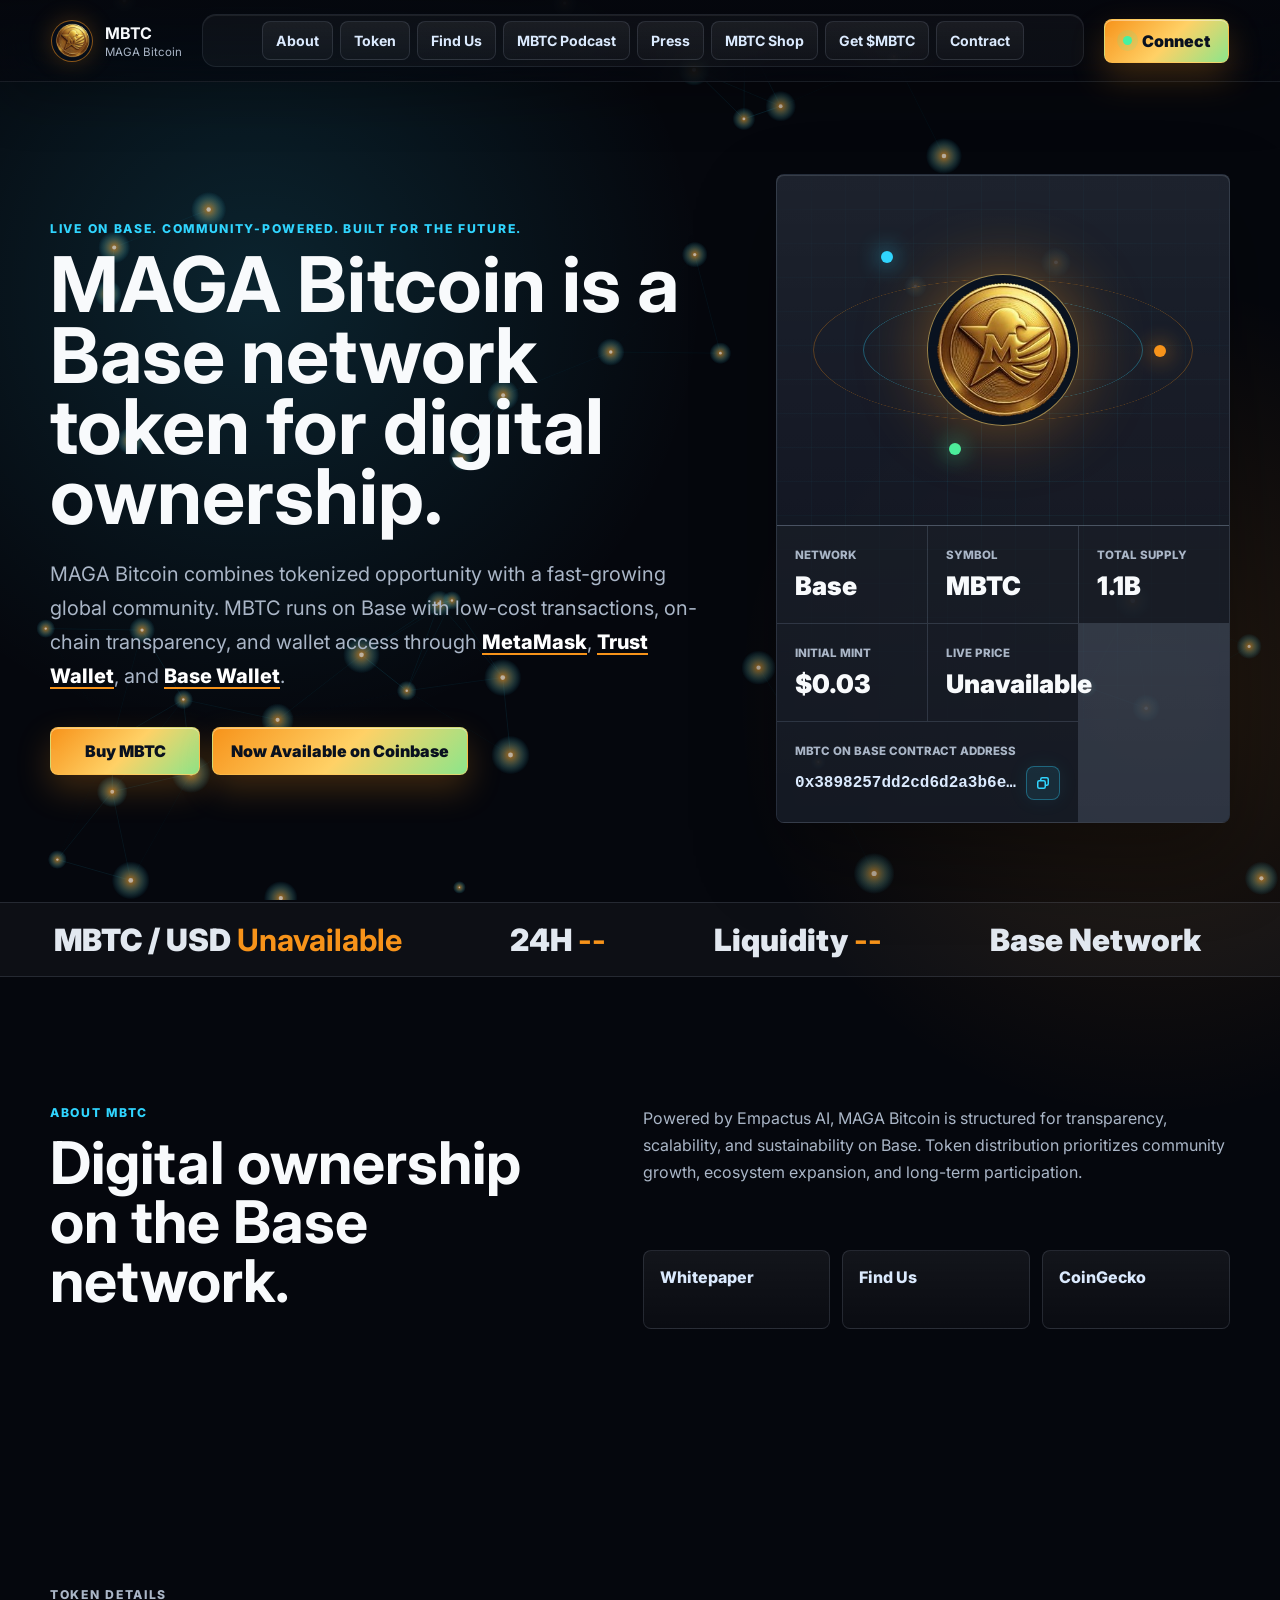
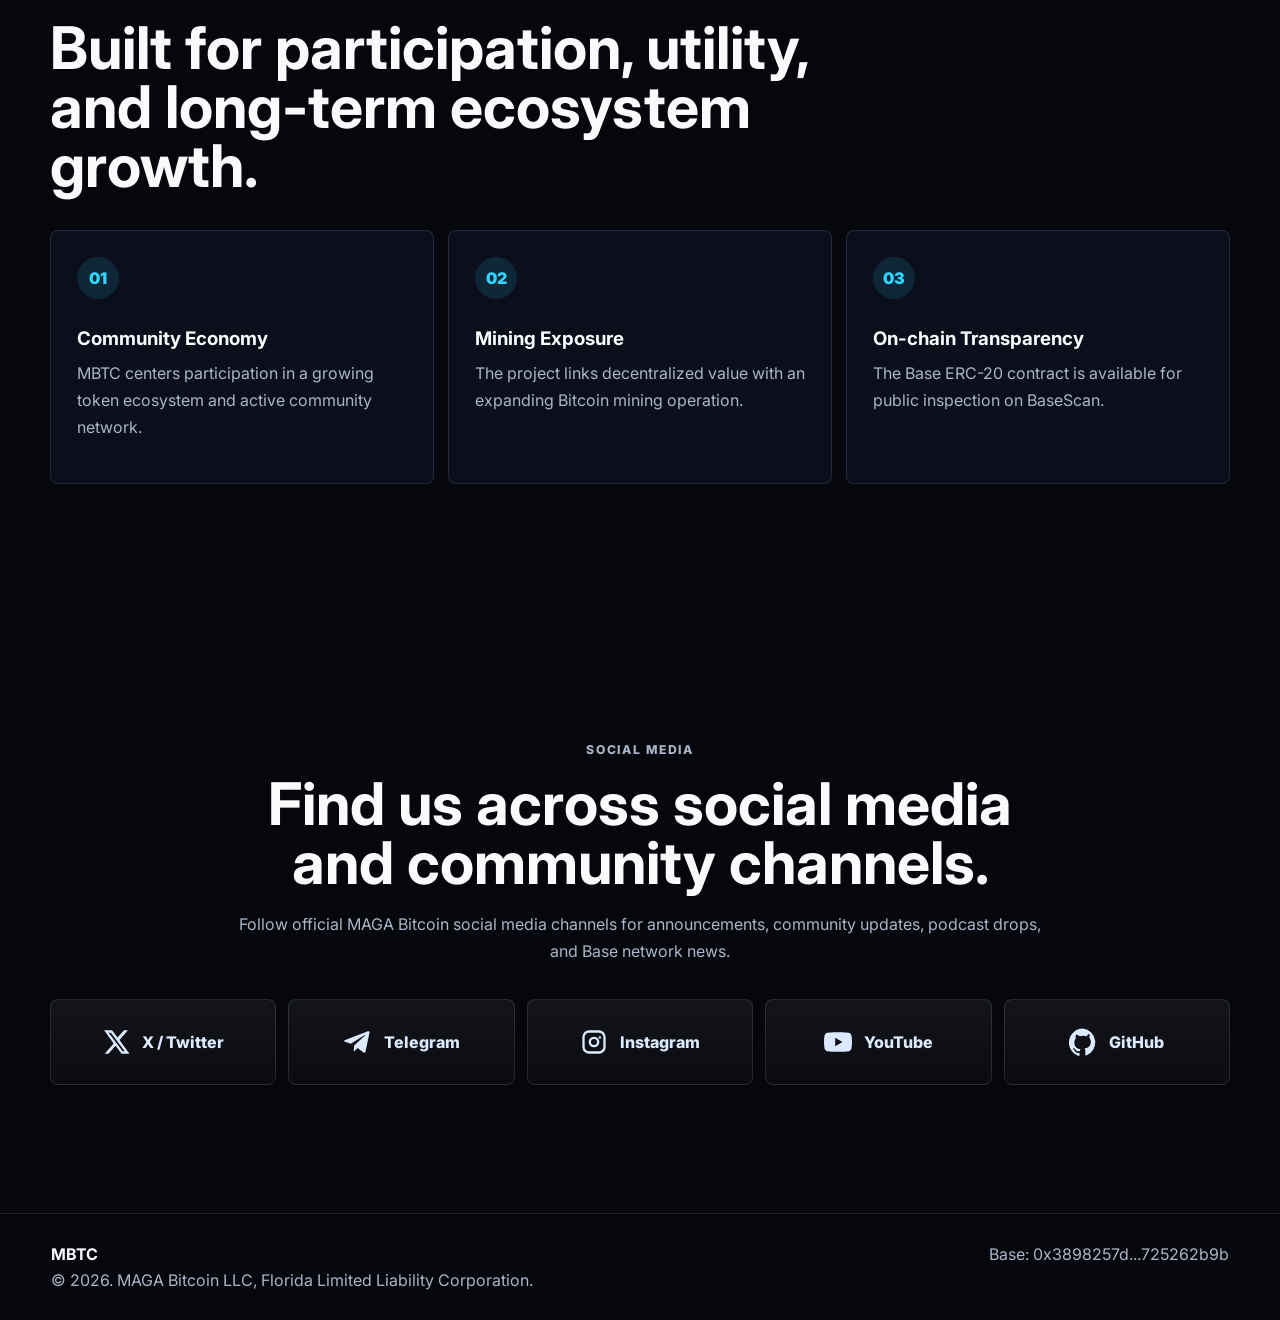
==== index.html @ eec42e71 "initial site migration" ====
<!doctype html>
<html lang="en">
  <head>
    <meta charset="utf-8" />
    <meta name="viewport" content="width=device-width, initial-scale=1" />
    <meta
      name="description"
      content="MAGA Bitcoin (MBTC) is a Base network token built around digital ownership, farming, and on-chain transparency."
    />
    <title>MAGA Bitcoin | MBTC</title>
    <link rel="preconnect" href="https://fonts.googleapis.com" />
    <link rel="preconnect" href="https://fonts.gstatic.com" crossorigin />
    <link
      href="https://fonts.googleapis.com/css2?family=Inter:wght@400;500;600;700;800&display=swap"
      rel="stylesheet"
    />
    <link rel="stylesheet" href="styles.css" />
  </head>
  <body>
    <canvas id="chainCanvas" aria-hidden="true"></canvas>

    <header class="site-header">
      <a class="brand" href="#top" aria-label="MAGA Bitcoin home">
        <span class="brand-mark"><img src="assets/mbtc-logo.png" alt="" aria-hidden="true" /></span>
        <span>
          <strong>MBTC</strong>
          <small>MAGA Bitcoin</small>
        </span>
      </a>

      <button class="menu-toggle" type="button" aria-expanded="false" aria-controls="siteNav">
        <span></span>
        <span></span>
      </button>

      <nav id="siteNav" class="site-nav">
        <a href="#about">About</a>
        <a href="#token">Token</a>
        <a href="#find-us">Find Us</a>
        <a href="podcast.html">MBTC Podcast</a>
        <a href="press.html">Press</a>
        <a href="https://magabitcoin.shop/" target="_blank" rel="noreferrer">MBTC Shop</a>
        <a href="get-mbtc.html">Get $MBTC</a>
        <a href="https://basescan.org/token/0x3898257dd2cd6d2a3b6e3435f73568a725262b9b" target="_blank" rel="noreferrer">Contract</a>
      </nav>

      <button class="connect-button" type="button" data-open-wallet>
        <span class="pulse"></span>
        <span data-wallet-label>Connect</span>
      </button>
    </header>

    <main id="top">
      <section class="hero section-shell">
        <div class="hero-copy">
          <p class="eyebrow">Live on Base. Community-powered. Built for the future.</p>
          <h1>MAGA Bitcoin is a Base network token for digital ownership.</h1>
          <p class="hero-text">
            MAGA Bitcoin combines tokenized opportunity with a fast-growing global community.
            MBTC runs on Base with low-cost transactions, on-chain transparency, and wallet access
            through
            <a class="wallet-link" href="https://metamask.io/download" target="_blank" rel="noreferrer">MetaMask</a>,
            <a class="wallet-link" href="https://trustwallet.com/download" target="_blank" rel="noreferrer">Trust Wallet</a>,
            and
            <a class="wallet-link" href="https://www.coinbase.com/wallet/downloads" target="_blank" rel="noreferrer">Base Wallet</a>.
          </p>
          <div class="hero-actions">
            <a class="primary-action" href="get-mbtc.html">Buy MBTC</a>
            <a class="primary-action" href="https://www.coinbase.com/price/maga-bitcoin-base-0x3898257dd2cd6d2a3b6e3435f73568a725262b9b-token" target="_blank" rel="noreferrer">Now Available on Coinbase</a>
          </div>
        </div>

        <div class="hero-panel" aria-label="MBTC token snapshot">
          <div class="orbital">
            <span class="coin-core"><img src="assets/mbtc-logo.png" alt="MAGA Bitcoin logo" /></span>
            <span class="ring ring-one"></span>
            <span class="ring ring-two"></span>
            <span class="node node-one"></span>
            <span class="node node-two"></span>
            <span class="node node-three"></span>
          </div>
          <dl class="metrics">
            <div>
              <dt>Network</dt>
              <dd>Base</dd>
            </div>
            <div>
              <dt>Symbol</dt>
              <dd>MBTC</dd>
            </div>
            <div>
              <dt>Total Supply</dt>
              <dd>1.1B</dd>
            </div>
            <div>
              <dt>Initial Mint</dt>
              <dd>$0.03</dd>
            </div>
            <div>
              <dt>Live Price</dt>
              <dd data-price-usd>Loading</dd>
            </div>
            <div class="contract-metric">
              <dt>MBTC on Base Contract Address</dt>
              <dd>
                <code data-contract-address>0x3898257dd2cd6d2a3b6e3435f73568a725262b9b</code>
                <button class="copy-contract" type="button" data-copy-contract aria-label="Copy MBTC contract address">
                  <svg viewBox="0 0 24 24" aria-hidden="true">
                    <path d="M8 7a3 3 0 0 1 3-3h6a3 3 0 0 1 3 3v6a3 3 0 0 1-3 3h-1v1a3 3 0 0 1-3 3H7a3 3 0 0 1-3-3v-6a3 3 0 0 1 3-3h1V7Zm2 1h3a3 3 0 0 1 3 3v3h1a1 1 0 0 0 1-1V7a1 1 0 0 0-1-1h-6a1 1 0 0 0-1 1v1Zm-3 2a1 1 0 0 0-1 1v6a1 1 0 0 0 1 1h6a1 1 0 0 0 1-1v-6a1 1 0 0 0-1-1H7Z" />
                  </svg>
                </button>
              </dd>
            </div>
          </dl>
        </div>
      </section>

      <section class="ticker" aria-label="Live MBTC Base market ticker">
        <div>
          <span>MBTC / USD <strong data-price-usd>Loading</strong></span>
          <span>24H <strong data-price-change>--</strong></span>
          <span>Liquidity <strong data-liquidity>--</strong></span>
          <span>Base Network</span>
          <span>Contract <strong>0x3898257dd2cd6d2a3b6e3435f73568a725262b9b</strong></span>
        </div>
        <div aria-hidden="true">
          <span>MBTC / USD <strong data-price-usd>Loading</strong></span>
          <span>24H <strong data-price-change>--</strong></span>
          <span>Liquidity <strong data-liquidity>--</strong></span>
          <span>Base Network</span>
          <span>Contract <strong>0x3898257dd2cd6d2a3b6e3435f73568a725262b9b</strong></span>
        </div>
      </section>

      <section id="about" class="section-shell split-section">
        <div>
          <p class="eyebrow">About MBTC</p>
          <h2>Digital ownership on the Base network.</h2>
        </div>
        <div class="copy-stack">
          <p>
            Powered by Empactus AI, MAGA Bitcoin is structured for transparency, scalability,
            and sustainability on Base. Token distribution prioritizes community growth,
            ecosystem expansion, and long-term participation.
          </p>
          <div class="link-grid">
            <a href="https://www.mbtc.us/white-paper" target="_blank" rel="noreferrer">Whitepaper</a>
            <a href="#find-us">Find Us</a>
            <a href="https://www.coingecko.com/en/coins/maga-bitcoin" target="_blank" rel="noreferrer">CoinGecko</a>
          </div>
        </div>
      </section>

      <section id="token" class="section-shell token-section">
        <div class="section-heading">
          <p class="eyebrow">Token Details</p>
          <h2>Built for participation, utility, and long-term ecosystem growth.</h2>
        </div>
        <div class="feature-grid">
          <article>
            <span class="feature-icon">01</span>
            <h3>Community Economy</h3>
            <p>MBTC centers participation in a growing token ecosystem and active community network.</p>
          </article>
          <article>
            <span class="feature-icon">02</span>
            <h3>Mining Exposure</h3>
            <p>The project links decentralized value with an expanding Bitcoin mining operation.</p>
          </article>
          <article>
            <span class="feature-icon">03</span>
            <h3>On-chain Transparency</h3>
            <p>The Base ERC-20 contract is available for public inspection on BaseScan.</p>
          </article>
        </div>
      </section>

      <section id="find-us" class="section-shell ecosystem-section find-us-section">
        <div class="section-heading">
          <p class="eyebrow">Social Media</p>
          <h2>Find us across social media and community channels.</h2>
          <p>
            Follow official MAGA Bitcoin social media channels for announcements,
            community updates, podcast drops, and Base network news.
          </p>
        </div>
        <div class="ecosystem-actions social-actions" aria-label="Find us on social media">
          <a href="https://x.com/magabitcoinusa" target="_blank" rel="noreferrer" aria-label="Find MAGA Bitcoin on X">
            <svg viewBox="0 0 24 24" aria-hidden="true"><path d="M18.9 2h3.3l-7.2 8.2L23.5 22h-6.7l-5.2-6.8L5.6 22H2.3l7.7-8.8L1.8 2h6.8l4.7 6.2L18.9 2Zm-1.2 17.9h1.8L7.6 4H5.7l12 15.9Z" /></svg>
            <span>X / Twitter</span>
          </a>
          <a href="https://t.me/mbtcofficial" target="_blank" rel="noreferrer" aria-label="Join MAGA Bitcoin on Telegram">
            <svg viewBox="0 0 24 24" aria-hidden="true"><path d="M21.8 4.2 18.5 20c-.2 1.1-.9 1.4-1.8.9l-5-3.7-2.4 2.3c-.3.3-.5.5-1 .5l.4-5.1L18 6.5c.4-.4-.1-.6-.6-.3L5.9 13.4.9 11.8c-1.1-.3-1.1-1.1.2-1.6L20.5 2.8c.9-.3 1.7.2 1.3 1.4Z" /></svg>
            <span>Telegram</span>
          </a>
          <a href="https://www.instagram.com/maga_bitcoin/" target="_blank" rel="noreferrer" aria-label="Find MAGA Bitcoin on Instagram">
            <svg viewBox="0 0 24 24" aria-hidden="true"><path d="M7.8 2h8.4A5.8 5.8 0 0 1 22 7.8v8.4a5.8 5.8 0 0 1-5.8 5.8H7.8A5.8 5.8 0 0 1 2 16.2V7.8A5.8 5.8 0 0 1 7.8 2Zm0 2A3.8 3.8 0 0 0 4 7.8v8.4A3.8 3.8 0 0 0 7.8 20h8.4a3.8 3.8 0 0 0 3.8-3.8V7.8A3.8 3.8 0 0 0 16.2 4H7.8Zm4.2 3.4a4.6 4.6 0 1 1 0 9.2 4.6 4.6 0 0 1 0-9.2Zm0 2a2.6 2.6 0 1 0 0 5.2 2.6 2.6 0 0 0 0-5.2Zm5-2.3a1.1 1.1 0 1 1 0 2.2 1.1 1.1 0 0 1 0-2.2Z" /></svg>
            <span>Instagram</span>
          </a>
          <a href="https://www.youtube.com/@MAGABitcoin" target="_blank" rel="noreferrer" aria-label="Watch MAGA Bitcoin on YouTube">
            <svg viewBox="0 0 24 24" aria-hidden="true"><path d="M23.5 6.2a3 3 0 0 0-2.1-2.1C19.5 3.6 12 3.6 12 3.6s-7.5 0-9.4.5A3 3 0 0 0 .5 6.2 31 31 0 0 0 0 12a31 31 0 0 0 .5 5.8 3 3 0 0 0 2.1 2.1c1.9.5 9.4.5 9.4.5s7.5 0 9.4-.5a3 3 0 0 0 2.1-2.1A31 31 0 0 0 24 12a31 31 0 0 0-.5-5.8ZM9.6 15.6V8.4l6.3 3.6-6.3 3.6Z" /></svg>
            <span>YouTube</span>
          </a>
          <a href="https://github.com/mbtc-network" target="_blank" rel="noreferrer" aria-label="Find MBTC Network on GitHub">
            <svg viewBox="0 0 24 24" aria-hidden="true"><path d="M12 .5A12 12 0 0 0 8.2 23.9c.6.1.8-.3.8-.6v-2.1c-3.3.7-4-1.4-4-1.4-.5-1.3-1.3-1.7-1.3-1.7-1.1-.7.1-.7.1-.7 1.2.1 1.9 1.3 1.9 1.3 1.1 1.9 2.9 1.3 3.6 1 .1-.8.4-1.3.8-1.6-2.7-.3-5.5-1.3-5.5-5.9 0-1.3.5-2.4 1.3-3.2-.1-.3-.6-1.6.1-3.2 0 0 1-.3 3.3 1.2a11.4 11.4 0 0 1 6 0C16.3 4.9 17.3 5.2 17.3 5.2c.7 1.6.2 2.9.1 3.2.8.9 1.3 1.9 1.3 3.2 0 4.6-2.8 5.6-5.5 5.9.4.4.8 1.1.8 2.2v3.3c0 .3.2.7.8.6A12 12 0 0 0 12 .5Z" /></svg>
            <span>GitHub</span>
          </a>
        </div>
      </section>
    </main>

    <footer class="site-footer">
      <div>
        <strong>MBTC</strong>
        <p>© 2026. MAGA Bitcoin LLC, Florida Limited Liability Corporation.</p>
      </div>
      <a href="https://basescan.org/token/0x3898257dd2cd6d2a3b6e3435f73568a725262b9b" target="_blank" rel="noreferrer">
        Base: 0x3898257d...725262b9b
      </a>
    </footer>

    <div class="wallet-modal" data-wallet-modal hidden>
      <div class="wallet-backdrop" data-close-wallet></div>
      <section class="wallet-dialog" role="dialog" aria-modal="true" aria-labelledby="walletTitle">
        <button class="wallet-close" type="button" data-close-wallet aria-label="Close wallet dialog">×</button>
        <p class="eyebrow">Wallet Access</p>
        <h2 id="walletTitle">Connect to MBTC</h2>
        <div class="wallet-list">
          <button type="button" data-wallet="metamask">
            <span>MetaMask</span>
            <small data-wallet-state="metamask">Detecting</small>
          </button>
          <button type="button" data-wallet="trust">
            <span>Trust Wallet</span>
            <small data-wallet-state="trust">Detecting</small>
          </button>
          <button type="button" data-wallet="base">
            <span>Base Wallet</span>
            <small data-wallet-state="base">Detecting</small>
          </button>
        </div>
        <p class="wallet-status" data-wallet-status>Choose a wallet provider installed in this browser.</p>
      </section>
    </div>

    <script src="app.js"></script>
  </body>
</html>
---- styles.css ----
:root {
  --bg: #05070d;
  --panel: rgba(12, 19, 32, 0.78);
  --panel-strong: rgba(15, 25, 42, 0.94);
  --line: rgba(148, 163, 184, 0.24);
  --text: #f8fafc;
  --muted: #aab6c7;
  --orange: #f7931a;
  --cyan: #30d5ff;
  --green: #44f2a1;
  --red: #ff3d57;
  --radius: 8px;
  color-scheme: dark;
}

* {
  box-sizing: border-box;
}

html {
  scroll-behavior: smooth;
}

body {
  margin: 0;
  min-width: 320px;
  color: var(--text);
  background:
    radial-gradient(circle at 20% 10%, rgba(48, 213, 255, 0.14), transparent 28rem),
    radial-gradient(circle at 90% 24%, rgba(247, 147, 26, 0.13), transparent 26rem),
    var(--bg);
  font-family: Inter, system-ui, -apple-system, BlinkMacSystemFont, "Segoe UI", sans-serif;
  letter-spacing: 0;
}

a {
  color: inherit;
  text-decoration: none;
}

button {
  font: inherit;
}

button,
a {
  -webkit-tap-highlight-color: transparent;
}

#chainCanvas {
  position: fixed;
  inset: 0;
  z-index: -1;
  width: 100%;
  height: 100%;
  opacity: 0.78;
}

.site-header {
  position: sticky;
  top: 0;
  z-index: 20;
  display: grid;
  grid-template-columns: auto 1fr auto;
  align-items: center;
  gap: 20px;
  padding: 14px clamp(18px, 4vw, 56px);
  border-bottom: 1px solid rgba(148, 163, 184, 0.14);
  background: linear-gradient(180deg, rgba(5, 7, 13, 0.92), rgba(5, 7, 13, 0.68));
  backdrop-filter: blur(22px) saturate(150%);
  box-shadow: 0 18px 50px rgba(0, 0, 0, 0.26);
}

.brand {
  display: inline-flex;
  align-items: center;
  gap: 12px;
  min-width: 0;
}

.brand-mark {
  display: grid;
  width: 42px;
  height: 42px;
  place-items: center;
  overflow: hidden;
  border: 1px solid rgba(247, 147, 26, 0.55);
  border-radius: 50%;
  background: rgba(6, 16, 30, 0.72);
  box-shadow: 0 0 24px rgba(247, 147, 26, 0.24);
  transition: border-color 180ms ease, box-shadow 180ms ease, transform 180ms ease;
}

.brand:hover .brand-mark,
.brand:focus-visible .brand-mark {
  border-color: rgba(255, 209, 102, 0.86);
  box-shadow: 0 0 30px rgba(247, 147, 26, 0.38), 0 0 52px rgba(48, 213, 255, 0.12);
  transform: translateY(-1px);
}

.brand-mark img {
  width: 88%;
  height: 88%;
  object-fit: contain;
  display: block;
}

.brand strong,
.brand small {
  display: block;
}

.brand small {
  margin-top: 2px;
  color: var(--muted);
  font-size: 0.72rem;
}

.site-nav {
  display: flex;
  justify-content: center;
  gap: 7px;
  padding: 6px;
  border: 1px solid rgba(148, 163, 184, 0.12);
  border-radius: calc(var(--radius) + 6px);
  background: rgba(255, 255, 255, 0.035);
  box-shadow: inset 0 1px 0 rgba(255, 255, 255, 0.07);
}

.site-nav a,
.secondary-action,
.ecosystem-actions a,
.link-grid a {
  position: relative;
  overflow: hidden;
  border: 1px solid rgba(148, 163, 184, 0.18);
  border-radius: var(--radius);
  background: linear-gradient(180deg, rgba(255, 255, 255, 0.06), rgba(255, 255, 255, 0.025));
  color: #dbeafe;
  transition: border-color 180ms ease, transform 180ms ease, background 180ms ease, box-shadow 180ms ease, color 180ms ease;
}

.site-nav a {
  padding: 10px 13px;
  font-size: 0.88rem;
  font-weight: 700;
  white-space: nowrap;
}

.site-nav a::after {
  content: "";
  position: absolute;
  left: 13px;
  right: 13px;
  bottom: 6px;
  height: 2px;
  border-radius: 999px;
  background: linear-gradient(90deg, var(--orange), var(--cyan));
  opacity: 0;
  transform: scaleX(0.45);
  transition: opacity 180ms ease, transform 180ms ease;
}

.site-nav a:hover,
.site-nav a:focus-visible,
.secondary-action:hover,
.secondary-action:focus-visible,
.ecosystem-actions a:hover,
.ecosystem-actions a:focus-visible,
.link-grid a:hover,
.link-grid a:focus-visible {
  border-color: rgba(48, 213, 255, 0.58);
  background: rgba(48, 213, 255, 0.09);
  box-shadow: 0 12px 30px rgba(48, 213, 255, 0.12);
  transform: translateY(-1px);
}

.site-nav a:hover::after,
.site-nav a:focus-visible::after,
.site-nav a[aria-current="page"]::after {
  opacity: 1;
  transform: scaleX(1);
}

.site-nav a[aria-current="page"] {
  border-color: rgba(247, 147, 26, 0.5);
  background: rgba(247, 147, 26, 0.12);
  color: #fff8e6;
}

.connect-button,
.primary-action {
  display: inline-flex;
  min-height: 44px;
  align-items: center;
  justify-content: center;
  gap: 10px;
  position: relative;
  overflow: hidden;
  border: 1px solid rgba(255, 209, 102, 0.55);
  border-radius: var(--radius);
  background: linear-gradient(135deg, #f7931a 0%, #ffd166 52%, #44f2a1 130%);
  color: #09111f;
  font-weight: 900;
  cursor: pointer;
  box-shadow: 0 14px 34px rgba(247, 147, 26, 0.24), inset 0 1px 0 rgba(255, 255, 255, 0.42);
  transition: border-color 180ms ease, box-shadow 180ms ease, filter 180ms ease, transform 180ms ease;
}

.connect-button::before,
.primary-action::before {
  content: "";
  position: absolute;
  inset: -40% -65%;
  background: linear-gradient(90deg, transparent, rgba(255, 255, 255, 0.58), transparent);
  transform: translateX(-70%) rotate(14deg);
  transition: transform 580ms ease;
}

.connect-button > *,
.primary-action > * {
  position: relative;
  z-index: 1;
}

.connect-button:hover,
.connect-button:focus-visible,
.primary-action:hover,
.primary-action:focus-visible {
  border-color: rgba(255, 236, 179, 0.9);
  box-shadow: 0 18px 42px rgba(247, 147, 26, 0.36), 0 0 36px rgba(247, 147, 26, 0.2), inset 0 1px 0 rgba(255, 255, 255, 0.55);
  filter: saturate(1.08);
  transform: translateY(-2px);
}

.connect-button:hover::before,
.connect-button:focus-visible::before,
.primary-action:hover::before,
.primary-action:focus-visible::before {
  transform: translateX(72%) rotate(14deg);
}

.connect-button:active,
.primary-action:active,
.secondary-action:active,
.ecosystem-actions a:active,
.link-grid a:active {
  transform: translateY(0);
}

.connect-button {
  padding: 0 18px;
}

.pulse {
  width: 9px;
  height: 9px;
  border-radius: 50%;
  background: var(--green);
  box-shadow: 0 0 0 6px rgba(68, 242, 161, 0.14);
  animation: statusPulse 2.4s ease-in-out infinite;
}

.connect-button.connected .pulse {
  background: var(--cyan);
}

.menu-toggle {
  display: none;
  width: 42px;
  height: 42px;
  border: 1px solid var(--line);
  border-radius: var(--radius);
  background: rgba(255, 255, 255, 0.04);
  color: var(--text);
  cursor: pointer;
  transition: border-color 180ms ease, background 180ms ease, box-shadow 180ms ease, transform 180ms ease;
}

.menu-toggle:hover,
.menu-toggle:focus-visible {
  border-color: rgba(48, 213, 255, 0.58);
  background: rgba(48, 213, 255, 0.1);
  box-shadow: 0 0 26px rgba(48, 213, 255, 0.14);
}

.menu-toggle span {
  display: block;
  width: 18px;
  height: 2px;
  margin: 5px auto;
  background: var(--text);
}

.section-shell {
  width: min(1180px, calc(100% - 36px));
  margin: 0 auto;
}

.hero {
  display: grid;
  grid-template-columns: minmax(0, 1.05fr) minmax(320px, 0.72fr);
  min-height: calc(100svh - 80px);
  align-items: center;
  gap: clamp(28px, 5vw, 72px);
  padding: 56px 0 44px;
}

.eyebrow {
  margin: 0 0 14px;
  color: var(--cyan);
  font-size: 0.76rem;
  font-weight: 800;
  letter-spacing: 0.14em;
  text-transform: uppercase;
}

h1,
h2,
h3,
p {
  margin-top: 0;
}

h1 {
  max-width: 820px;
  margin-bottom: 24px;
  font-size: clamp(2.25rem, 6vw, 5.4rem);
  line-height: 0.92;
}

h2 {
  margin-bottom: 18px;
  font-size: clamp(2rem, 4.6vw, 4.5rem);
  line-height: 1;
}

h3 {
  margin-bottom: 10px;
}

.hero-text,
.copy-stack p,
.section-heading p,
.feature-grid p {
  color: var(--muted);
  line-height: 1.7;
}

.hero-text {
  max-width: 700px;
  font-size: clamp(1rem, 1.9vw, 1.25rem);
}

.wallet-link {
  color: #ffffff;
  font-weight: 800;
  text-decoration: underline;
  text-decoration-color: var(--orange);
  text-decoration-thickness: 2px;
  text-underline-offset: 4px;
  transition: color 160ms ease, text-decoration-color 160ms ease;
}

.wallet-link:hover,
.wallet-link:focus-visible {
  color: var(--orange);
  text-decoration-color: #ffffff;
}

.hero-actions {
  display: flex;
  flex-wrap: wrap;
  gap: 12px;
  margin-top: 34px;
}

.primary-action,
.secondary-action {
  min-width: 150px;
  padding: 13px 18px;
}

.hero-panel {
  position: relative;
  min-height: 520px;
  overflow: hidden;
  border: 1px solid rgba(148, 163, 184, 0.2);
  border-radius: var(--radius);
  background:
    linear-gradient(180deg, rgba(255, 255, 255, 0.08), transparent),
    var(--panel);
  box-shadow: inset 0 1px 0 rgba(255, 255, 255, 0.12), 0 34px 80px rgba(0, 0, 0, 0.34);
}

.hero-panel::before {
  content: "";
  position: absolute;
  inset: 0;
  background:
    linear-gradient(rgba(48, 213, 255, 0.07) 1px, transparent 1px),
    linear-gradient(90deg, rgba(48, 213, 255, 0.07) 1px, transparent 1px);
  background-size: 34px 34px;
  mask-image: radial-gradient(circle at 50% 38%, black, transparent 76%);
}

.orbital {
  position: relative;
  display: grid;
  height: 350px;
  place-items: center;
}

.coin-core {
  position: relative;
  z-index: 2;
  display: grid;
  width: 152px;
  height: 152px;
  place-items: center;
  overflow: hidden;
  border: 1px solid rgba(255, 209, 102, 0.6);
  border-radius: 50%;
  background: rgba(6, 16, 30, 0.78);
  box-shadow: 0 0 70px rgba(247, 147, 26, 0.42);
  animation: orbitalGlowPulse 4.8s ease-in-out infinite;
}

.coin-core img {
  width: 94%;
  height: 94%;
  object-fit: contain;
  display: block;
  animation: logoSpinIn 2.8s cubic-bezier(0.12, 0.82, 0.18, 1) 220ms both;
}

.ring {
  position: absolute;
  border: 1px solid rgba(48, 213, 255, 0.35);
  border-radius: 50%;
  transform: rotateX(68deg);
}

.ring-one {
  width: 280px;
  height: 280px;
  animation: spin 18s linear infinite;
}

.ring-two {
  width: 380px;
  height: 380px;
  border-color: rgba(247, 147, 26, 0.3);
  animation: spin 26s linear infinite reverse;
}

.node {
  position: absolute;
  width: 12px;
  height: 12px;
  border-radius: 50%;
  background: var(--cyan);
  box-shadow: 0 0 22px var(--cyan);
}

.node-one {
  top: 76px;
  left: 23%;
}

.node-two {
  top: 170px;
  right: 14%;
  background: var(--orange);
  box-shadow: 0 0 22px var(--orange);
}

.node-three {
  bottom: 70px;
  left: 38%;
  background: var(--green);
  box-shadow: 0 0 22px var(--green);
}

.metrics {
  position: relative;
  z-index: 2;
  display: grid;
  grid-template-columns: repeat(3, 1fr);
  gap: 1px;
  margin: 0;
  border-top: 1px solid var(--line);
  background: var(--line);
}

.metrics div {
  min-width: 0;
  padding: 22px 18px;
  background: rgba(5, 7, 13, 0.56);
}

.metrics dt {
  color: var(--muted);
  font-size: 0.72rem;
  font-weight: 800;
  text-transform: uppercase;
}

.metrics dd {
  margin: 8px 0 0;
  font-size: clamp(1.15rem, 2vw, 1.6rem);
  font-weight: 900;
}


.contract-metric {
  grid-column: span 2;
}

.contract-metric dd {
  display: flex;
  min-width: 0;
  align-items: center;
  gap: 10px;
}

.contract-metric code {
  overflow: hidden;
  color: #dbeafe;
  font-family: ui-monospace, SFMono-Regular, Menlo, Monaco, Consolas, "Liberation Mono", monospace;
  font-size: clamp(0.78rem, 1.4vw, 1rem);
  text-overflow: ellipsis;
  white-space: nowrap;
}

.copy-contract {
  display: inline-grid;
  flex: 0 0 auto;
  width: 34px;
  height: 34px;
  place-items: center;
  border: 1px solid rgba(48, 213, 255, 0.35);
  border-radius: var(--radius);
  background: rgba(48, 213, 255, 0.1);
  color: var(--cyan);
  cursor: pointer;
  box-shadow: 0 0 20px rgba(48, 213, 255, 0.08);
  transition: border-color 180ms ease, background 180ms ease, box-shadow 180ms ease, color 180ms ease, transform 180ms ease;
}

.copy-contract:hover,
.copy-contract:focus-visible {
  border-color: rgba(48, 213, 255, 0.72);
  background: rgba(48, 213, 255, 0.16);
  box-shadow: 0 0 28px rgba(48, 213, 255, 0.18);
  transform: translateY(-1px);
}

.copy-contract svg {
  width: 18px;
  height: 18px;
  fill: currentColor;
}

.copy-contract.copied {
  border-color: rgba(68, 242, 161, 0.6);
  color: var(--green);
}

.ticker {
  display: flex;
  overflow: hidden;
  border-block: 1px solid rgba(148, 163, 184, 0.18);
  background: rgba(255, 255, 255, 0.035);
}

.ticker div {
  display: flex;
  min-width: max-content;
  animation: marquee 24s linear infinite;
}

.ticker span {
  display: block;
  padding: 18px clamp(22px, 5vw, 54px);
  color: #e2e8f0;
  font-size: clamp(1.15rem, 2.4vw, 2rem);
  font-weight: 900;
  white-space: nowrap;
}

.ticker strong {
  color: var(--orange);
}

.split-section,
.token-section,
.ecosystem-section {
  padding: clamp(70px, 10vw, 132px) 0;
}

.split-section {
  display: grid;
  grid-template-columns: 0.9fr 1fr;
  gap: clamp(28px, 5vw, 72px);
}

.copy-stack {
  display: grid;
  gap: 22px;
}

.link-grid,
.ecosystem-actions {
  display: grid;
  grid-template-columns: repeat(3, 1fr);
  gap: 12px;
}

.link-grid a,
.ecosystem-actions a {
  padding: 16px;
  font-weight: 800;
}

.section-heading {
  max-width: 820px;
  margin-bottom: 34px;
}

.feature-grid {
  display: grid;
  grid-template-columns: repeat(3, 1fr);
  gap: 14px;
}

.feature-grid article {
  border: 1px solid rgba(148, 163, 184, 0.18);
  border-radius: var(--radius);
  background: var(--panel);
}

.feature-grid article {
  padding: 26px;
}

.feature-icon {
  display: inline-grid;
  width: 42px;
  height: 42px;
  margin-bottom: 28px;
  place-items: center;
  border-radius: 50%;
  background: rgba(48, 213, 255, 0.12);
  color: var(--cyan);
  font-weight: 900;
}

.ecosystem-section {
  text-align: center;
}

.ecosystem-section .section-heading {
  margin-inline: auto;
}

.ecosystem-actions {
  grid-template-columns: repeat(5, 1fr);
}

.social-actions a {
  display: flex;
  min-height: 86px;
  align-items: center;
  justify-content: center;
  gap: 12px;
  text-align: left;
}

.social-actions svg {
  width: 28px;
  height: 28px;
  flex: 0 0 auto;
  fill: currentColor;
}

.social-actions span {
  min-width: 0;
}

.find-us-section .section-heading p:not(.eyebrow) {
  margin-inline: auto;
}

.site-footer {
  display: flex;
  justify-content: space-between;
  gap: 24px;
  padding: 30px clamp(18px, 4vw, 56px);
  border-top: 1px solid rgba(148, 163, 184, 0.16);
  color: var(--muted);
}

.site-footer strong {
  color: var(--text);
}

.site-footer p {
  margin: 6px 0 0;
}

.wallet-modal[hidden] {
  display: none;
}

.wallet-modal {
  position: fixed;
  inset: 0;
  z-index: 50;
  display: grid;
  place-items: center;
  padding: 18px;
}

.wallet-backdrop {
  position: absolute;
  inset: 0;
  background: rgba(1, 5, 12, 0.72);
  backdrop-filter: blur(14px);
}

.wallet-dialog {
  position: relative;
  z-index: 1;
  width: min(440px, 100%);
  border: 1px solid rgba(148, 163, 184, 0.24);
  border-radius: var(--radius);
  background: var(--panel-strong);
  padding: 26px;
  box-shadow: 0 30px 90px rgba(0, 0, 0, 0.46);
}

.wallet-dialog h2 {
  font-size: 2rem;
}

.wallet-close {
  position: absolute;
  top: 14px;
  right: 14px;
  width: 36px;
  height: 36px;
  border: 1px solid var(--line);
  border-radius: 50%;
  background: rgba(255, 255, 255, 0.06);
  color: var(--text);
  cursor: pointer;
  transition: border-color 180ms ease, background 180ms ease, box-shadow 180ms ease, transform 180ms ease;
}

.wallet-close:hover,
.wallet-close:focus-visible {
  border-color: rgba(247, 147, 26, 0.62);
  background: rgba(247, 147, 26, 0.12);
  box-shadow: 0 0 28px rgba(247, 147, 26, 0.18);
  transform: rotate(90deg);
}

.wallet-list {
  display: grid;
  gap: 10px;
}

.wallet-list button {
  display: flex;
  min-height: 58px;
  align-items: center;
  justify-content: space-between;
  border: 1px solid var(--line);
  border-radius: var(--radius);
  background: linear-gradient(180deg, rgba(255, 255, 255, 0.07), rgba(255, 255, 255, 0.035));
  color: var(--text);
  cursor: pointer;
  transition: border-color 180ms ease, background 180ms ease, box-shadow 180ms ease, transform 180ms ease;
}

.wallet-list button:hover,
.wallet-list button:focus-visible {
  border-color: rgba(48, 213, 255, 0.62);
  background: rgba(48, 213, 255, 0.09);
  box-shadow: 0 14px 34px rgba(48, 213, 255, 0.12);
  transform: translateY(-1px);
}

.wallet-list span {
  padding-left: 16px;
  font-weight: 800;
}

.wallet-list small {
  margin-right: 16px;
  color: var(--muted);
}

.wallet-list button.available small {
  color: var(--green);
}

.wallet-status {
  min-height: 24px;
  margin: 18px 0 0;
  color: var(--muted);
  line-height: 1.5;
}

a:focus-visible,
button:focus-visible {
  outline: 2px solid rgba(48, 213, 255, 0.9);
  outline-offset: 3px;
}

@keyframes statusPulse {
  0%,
  100% {
    box-shadow: 0 0 0 6px rgba(68, 242, 161, 0.12), 0 0 18px rgba(68, 242, 161, 0.22);
  }

  50% {
    box-shadow: 0 0 0 9px rgba(68, 242, 161, 0.05), 0 0 28px rgba(68, 242, 161, 0.32);
  }
}

@keyframes marquee {
  to {
    transform: translateX(-100%);
  }
}

@keyframes spin {
  to {
    transform: rotateX(68deg) rotateZ(360deg);
  }
}

@keyframes logoSpinIn {
  0% {
    transform: rotate(-1080deg) scale(0.92);
  }

  68% {
    transform: rotate(36deg) scale(1.02);
  }

  100% {
    transform: rotate(0deg) scale(1);
  }
}

@keyframes orbitalGlowPulse {
  0%,
  100% {
    box-shadow: 0 0 58px rgba(247, 147, 26, 0.34), 0 0 110px rgba(247, 147, 26, 0.14);
  }

  50% {
    box-shadow: 0 0 82px rgba(247, 147, 26, 0.48), 0 0 140px rgba(247, 147, 26, 0.2);
  }
}

@media (prefers-reduced-motion: reduce) {
  *,
  *::before,
  *::after {
    scroll-behavior: auto !important;
    animation-duration: 0.01ms !important;
    animation-iteration-count: 1 !important;
    transition-duration: 0.01ms !important;
  }
}

@media (max-width: 1180px) and (min-width: 931px) {
  .site-header {
    gap: 12px;
    padding-inline: 18px;
  }

  .site-nav {
    gap: 4px;
    padding: 5px;
  }

  .site-nav a {
    padding: 9px 9px;
    font-size: 0.78rem;
  }

  .connect-button {
    padding-inline: 14px;
  }
}

@media (max-width: 930px) {
  .site-header {
    grid-template-columns: auto auto auto;
  }

  .menu-toggle {
    display: block;
    justify-self: end;
  }

  .site-nav {
    position: absolute;
    top: calc(100% + 10px);
    left: 18px;
    right: 18px;
    display: grid;
    grid-template-columns: 1fr;
    padding: 10px;
    border: 1px solid rgba(148, 163, 184, 0.2);
    border-radius: calc(var(--radius) + 6px);
    background: rgba(5, 7, 13, 0.96);
    box-shadow: 0 24px 70px rgba(0, 0, 0, 0.42);
    opacity: 0;
    pointer-events: none;
    transform: translateY(-8px) scale(0.98);
    transform-origin: top;
    transition: opacity 180ms ease, transform 180ms ease;
  }

  .site-nav.open {
    opacity: 1;
    pointer-events: auto;
    transform: translateY(0) scale(1);
  }

  .hero,
  .split-section {
    grid-template-columns: 1fr;
  }

  .hero {
    min-height: auto;
  }

  .hero-panel {
    min-height: 460px;
  }
}

@media (max-width: 680px) {
  .site-header {
    gap: 10px;
    padding: 14px 18px;
  }

  .brand small {
    display: none;
  }

  .connect-button {
    min-width: 44px;
    padding: 0 12px;
  }

  .hero-actions,
  .site-footer {
    flex-direction: column;
  }

  .metrics,
  .feature-grid,
  .link-grid,
  .ecosystem-actions {
    grid-template-columns: 1fr;
  }

  .contract-metric {
    grid-column: auto;
  }

  .hero-panel {
    min-height: 420px;
  }
}

.podcast-page {
  background:
    radial-gradient(circle at 18% 8%, rgba(48, 213, 255, 0.12), transparent 28rem),
    radial-gradient(circle at 82% 18%, rgba(247, 147, 26, 0.12), transparent 26rem),
    var(--bg);
}

.podcast-hero {
  padding: clamp(70px, 10vw, 128px) 0 42px;
}

.podcast-hero h1 {
  max-width: 980px;
  margin-bottom: 22px;
  font-size: clamp(3rem, 7vw, 6.8rem);
  line-height: 0.94;
}

.podcast-hero p:not(.eyebrow) {
  max-width: 760px;
  margin-bottom: 28px;
  color: var(--muted);
  font-size: clamp(1rem, 1.8vw, 1.18rem);
  line-height: 1.7;
}

.podcast-grid {
  display: grid;
  gap: 28px;
  padding: 28px 0 clamp(80px, 10vw, 132px);
}

.podcast-card {
  display: grid;
  grid-template-columns: minmax(0, 1.05fr) minmax(300px, 0.85fr);
  overflow: hidden;
  border: 1px solid rgba(148, 163, 184, 0.18);
  border-radius: var(--radius);
  background: var(--panel);
  box-shadow: 0 26px 70px rgba(0, 0, 0, 0.22);
}

.podcast-video {
  position: relative;
  min-height: 320px;
  overflow: hidden;
  background: #020617;
}

.podcast-video iframe,
.video-thumb {
  position: absolute;
  inset: 0;
  width: 100%;
  height: 100%;
  border: 0;
}

.video-thumb {
  display: block;
  padding: 0;
  background: #020617;
  color: var(--text);
  cursor: pointer;
}

.video-thumb::after {
  content: "";
  position: absolute;
  inset: 0;
  z-index: 1;
  background: radial-gradient(circle at 50% 50%, rgba(247, 147, 26, 0.26), transparent 30%), linear-gradient(180deg, transparent, rgba(2, 6, 23, 0.55));
  opacity: 0.7;
  transition: opacity 220ms ease;
}

.video-thumb:hover::after,
.video-thumb:focus-visible::after {
  opacity: 0.96;
}

.video-thumb img {
  width: 100%;
  height: 100%;
  object-fit: cover;
  opacity: 0.72;
  transition: opacity 180ms ease, transform 240ms ease;
}

.video-thumb:hover img,
.video-thumb:focus-visible img {
  opacity: 0.9;
  transform: scale(1.025);
}

.play-icon {
  position: absolute;
  top: 50%;
  left: 50%;
  width: 74px;
  height: 74px;
  border: 1px solid rgba(255, 255, 255, 0.72);
  border-radius: 50%;
  z-index: 2;
  background: linear-gradient(135deg, var(--orange), #ffd166);
  box-shadow: 0 18px 38px rgba(0, 0, 0, 0.35), 0 0 36px rgba(247, 147, 26, 0.28);
  transform: translate(-50%, -50%);
  transition: border-color 180ms ease, box-shadow 180ms ease, transform 180ms ease;
}

.video-thumb:hover .play-icon,
.video-thumb:focus-visible .play-icon {
  border-color: rgba(255, 255, 255, 0.9);
  box-shadow: 0 22px 46px rgba(0, 0, 0, 0.42), 0 0 52px rgba(247, 147, 26, 0.44);
  transform: translate(-50%, -50%) scale(1.06);
}

.play-icon::before {
  content: "";
  position: absolute;
  top: 50%;
  left: 52%;
  border-block: 14px solid transparent;
  border-left: 22px solid #08111f;
  transform: translate(-35%, -50%);
}

.watch-label,
.youtube-fallback {
  position: absolute;
  z-index: 2;
  border-radius: var(--radius);
  font-weight: 900;
}

.watch-label {
  left: 18px;
  bottom: 18px;
  padding: 10px 12px;
  background: rgba(5, 7, 13, 0.74);
  color: #fff;
}

.youtube-fallback {
  right: 18px;
  bottom: 18px;
  padding: 10px 12px;
  background: rgba(48, 213, 255, 0.14);
  color: #dff7ff;
  transition: background 180ms ease, box-shadow 180ms ease, transform 180ms ease;
}

.youtube-fallback:hover,
.youtube-fallback:focus-visible {
  background: rgba(48, 213, 255, 0.24);
  box-shadow: 0 0 28px rgba(48, 213, 255, 0.18);
  transform: translateY(-1px);
}

.podcast-copy {
  min-width: 0;
  padding: clamp(22px, 3vw, 34px);
}

.episode-label {
  margin-bottom: 12px;
  color: var(--cyan);
  font-size: 0.76rem;
  font-weight: 900;
  letter-spacing: 0.14em;
  text-transform: uppercase;
}

.podcast-copy h2 {
  margin-bottom: 18px;
  font-size: clamp(1.45rem, 2.6vw, 2.4rem);
  line-height: 1.08;
}

.video-description {
  max-height: 360px;
  overflow: auto;
  padding-right: 8px;
  color: var(--muted);
  line-height: 1.68;
}

.video-description p {
  margin-bottom: 16px;
}

.video-description a {
  color: var(--cyan);
}

@media (max-width: 930px) {
  .podcast-card {
    grid-template-columns: 1fr;
  }

  .podcast-video {
    min-height: auto;
    aspect-ratio: 16 / 9;
  }
}

@media (max-width: 680px) {
  .podcast-hero {
    padding-top: 52px;
  }

  .video-description {
    max-height: none;
  }
}

.press-page {
  background:
    radial-gradient(circle at 18% 14%, rgba(48, 213, 255, 0.12), transparent 28rem),
    radial-gradient(circle at 84% 20%, rgba(247, 147, 26, 0.14), transparent 26rem),
    var(--bg);
}

.press-hero {
  display: grid;
  min-height: calc(100svh - 160px);
  place-items: center;
  padding: clamp(80px, 12vw, 150px) 0;
  text-align: center;
}

.press-hero h1 {
  margin-bottom: 0;
  font-size: clamp(3rem, 8vw, 7rem);
  line-height: 0.95;
}

.get-page {
  background:
    radial-gradient(circle at 16% 12%, rgba(48, 213, 255, 0.12), transparent 28rem),
    radial-gradient(circle at 84% 18%, rgba(247, 147, 26, 0.14), transparent 26rem),
    var(--bg);
}

.get-hero {
  display: grid;
  grid-template-columns: minmax(0, 0.95fr) minmax(360px, 0.72fr);
  min-height: calc(100svh - 80px);
  align-items: center;
  gap: clamp(28px, 5vw, 72px);
  padding: clamp(58px, 8vw, 104px) 0;
}

.get-copy h1 {
  max-width: 850px;
  margin-bottom: 24px;
  font-size: clamp(3rem, 7vw, 6.6rem);
  line-height: 0.94;
}

.get-copy p:not(.eyebrow) {
  max-width: 720px;
  color: var(--muted);
  font-size: clamp(1rem, 1.8vw, 1.22rem);
  line-height: 1.7;
}

.get-contract {
  display: grid;
  max-width: 690px;
  gap: 8px;
  margin-top: 28px;
  padding: 18px;
  border: 1px solid rgba(148, 163, 184, 0.2);
  border-radius: var(--radius);
  background: rgba(255, 255, 255, 0.04);
}

.get-contract span {
  color: var(--cyan);
  font-size: 0.75rem;
  font-weight: 900;
  letter-spacing: 0.14em;
  text-transform: uppercase;
}

.get-contract code {
  overflow-wrap: anywhere;
  color: #dbeafe;
  font-family: ui-monospace, SFMono-Regular, Menlo, Monaco, Consolas, "Liberation Mono", monospace;
}

.widget-target {
  min-height: 620px;
}

.widget-target > p {
  color: var(--muted);
  line-height: 1.6;
}

@media (max-width: 930px) {
  .get-hero {
    grid-template-columns: 1fr;
    min-height: auto;
  }
}

@media (max-width: 680px) {
  .widget-target {
    min-height: 560px;
  }

}
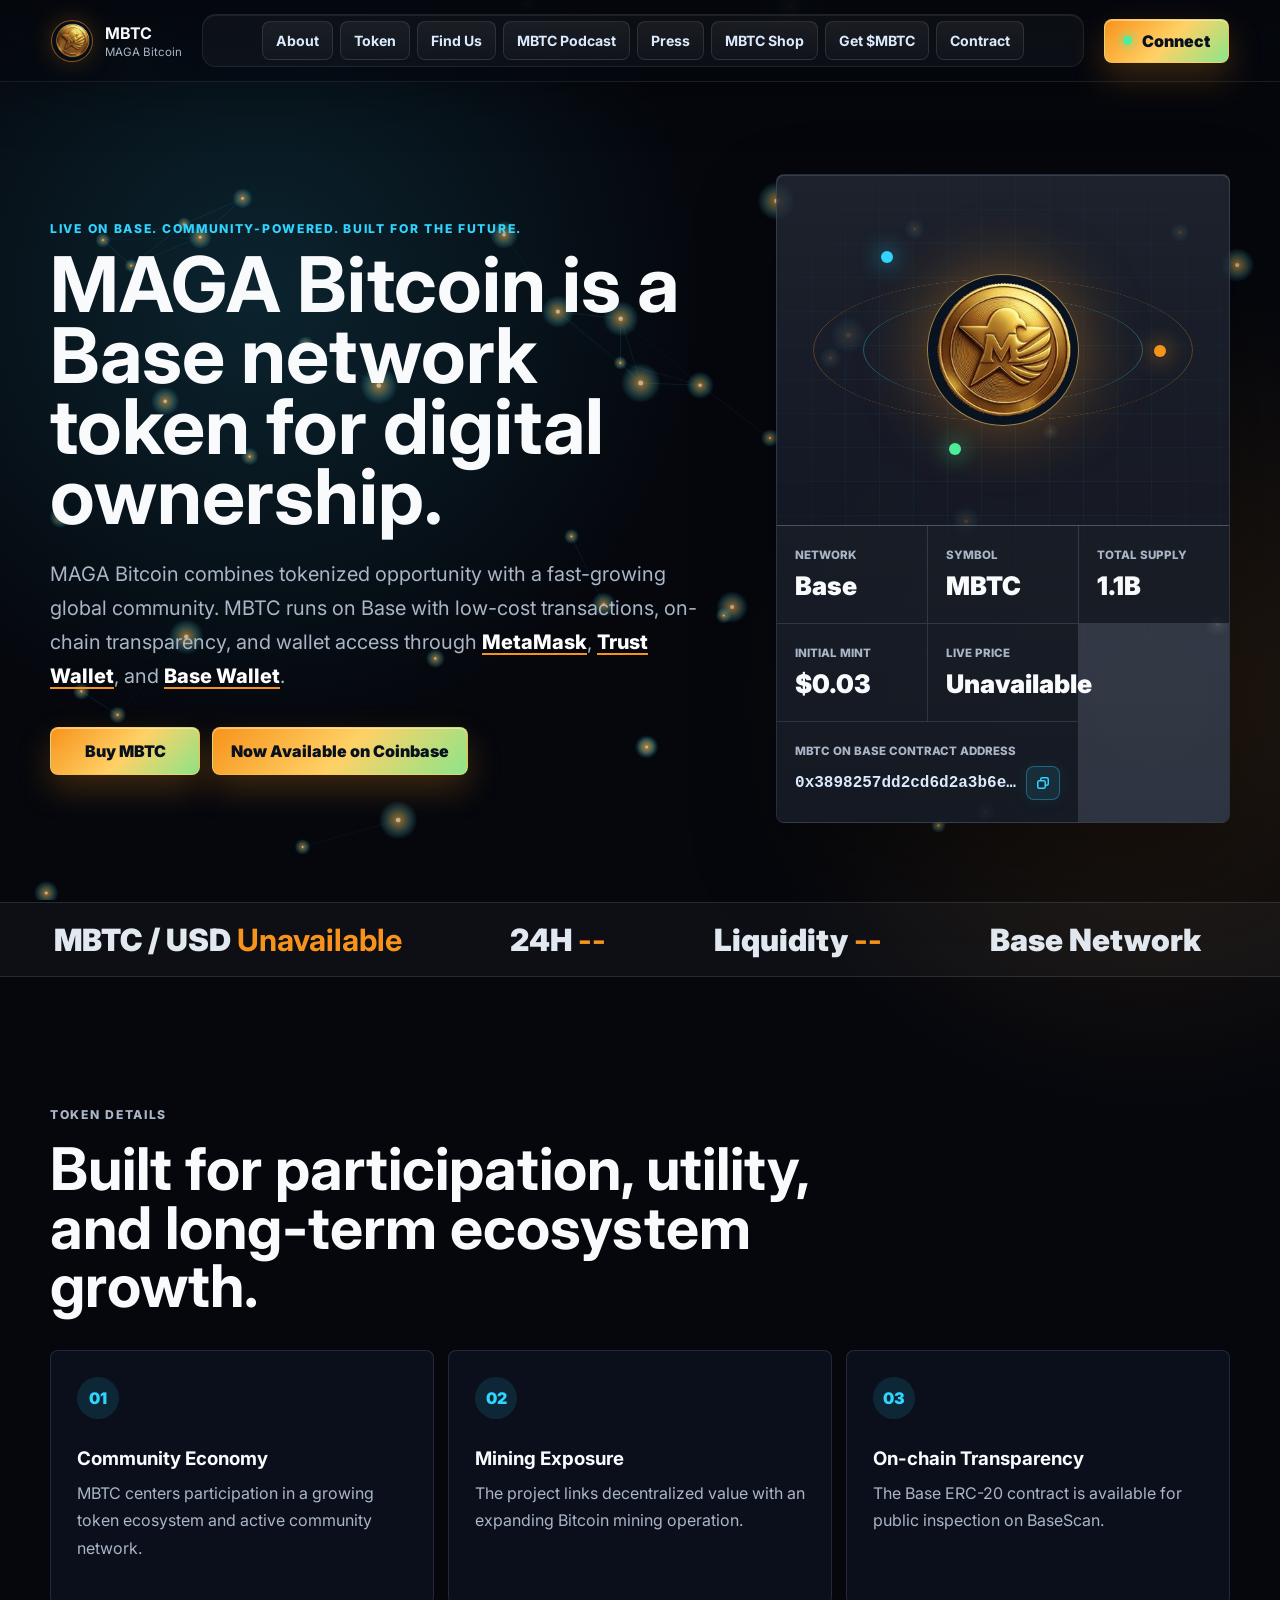
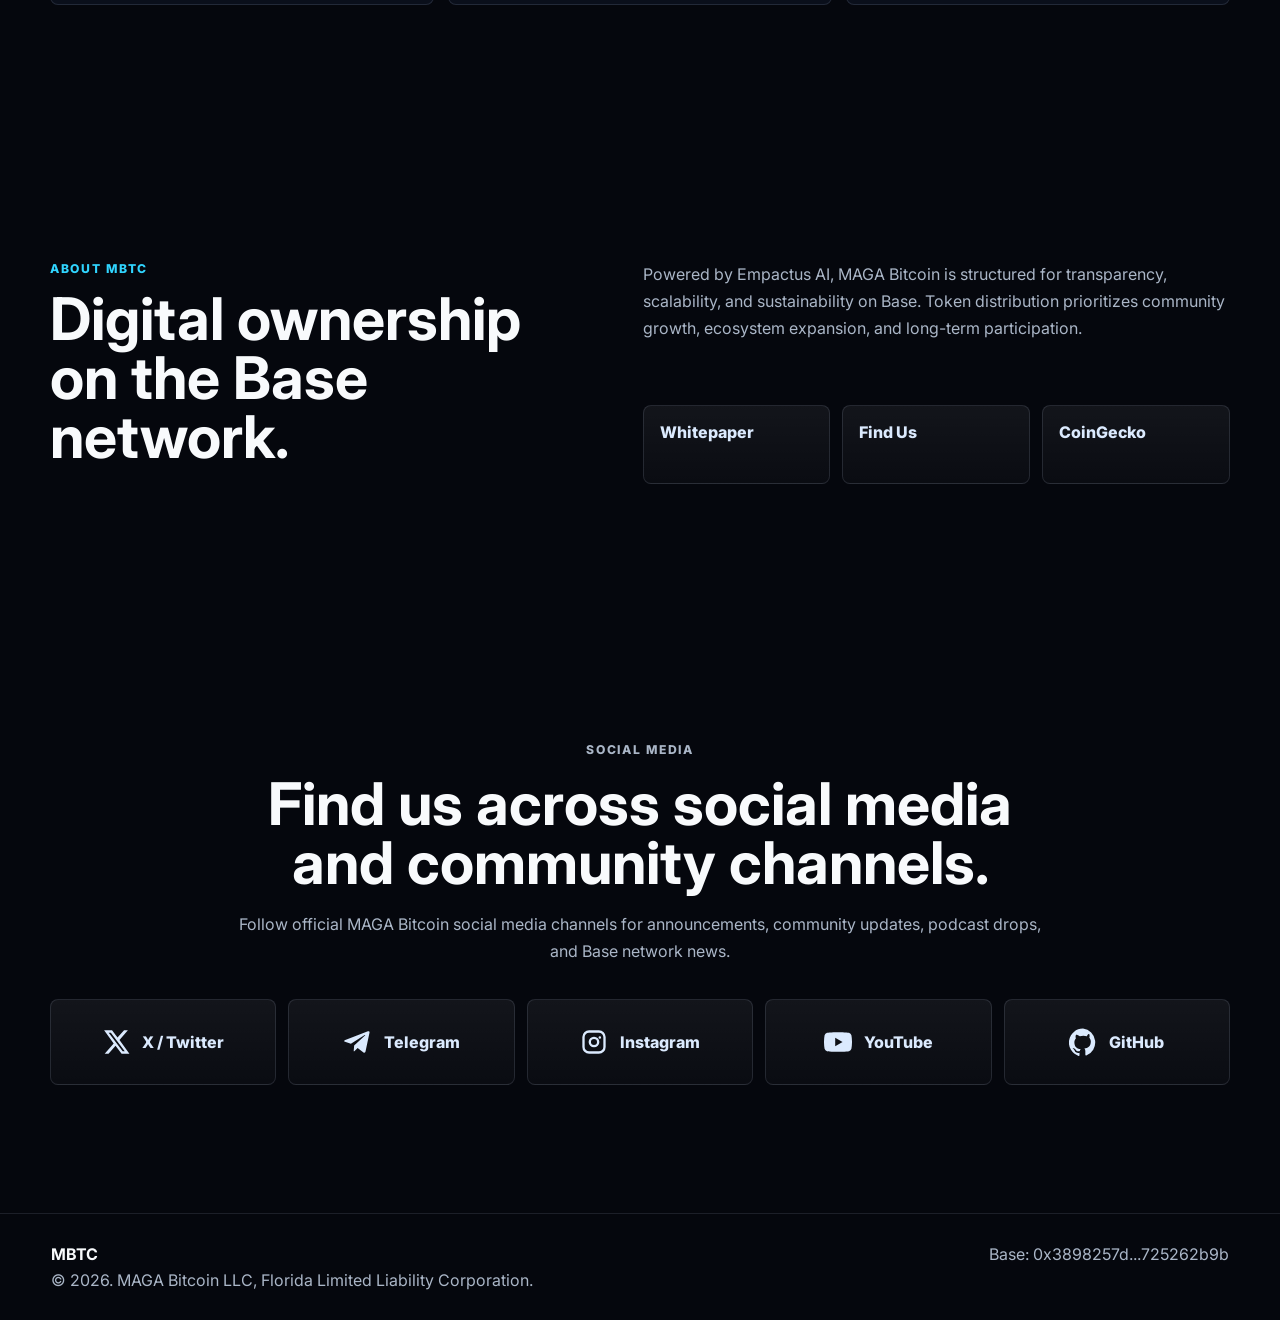
==== commit cdcc257a: "Swap main page section order" ====
--- a/index.html
+++ b/index.html
@@ -132,25 +132,6 @@
         </div>
       </section>
 
-      <section id="about" class="section-shell split-section">
-        <div>
-          <p class="eyebrow">About MBTC</p>
-          <h2>Digital ownership on the Base network.</h2>
-        </div>
-        <div class="copy-stack">
-          <p>
-            Powered by Empactus AI, MAGA Bitcoin is structured for transparency, scalability,
-            and sustainability on Base. Token distribution prioritizes community growth,
-            ecosystem expansion, and long-term participation.
-          </p>
-          <div class="link-grid">
-            <a href="https://www.mbtc.us/white-paper" target="_blank" rel="noreferrer">Whitepaper</a>
-            <a href="#find-us">Find Us</a>
-            <a href="https://www.coingecko.com/en/coins/maga-bitcoin" target="_blank" rel="noreferrer">CoinGecko</a>
-          </div>
-        </div>
-      </section>
-
       <section id="token" class="section-shell token-section">
         <div class="section-heading">
           <p class="eyebrow">Token Details</p>
@@ -172,6 +153,25 @@
             <h3>On-chain Transparency</h3>
             <p>The Base ERC-20 contract is available for public inspection on BaseScan.</p>
           </article>
+        </div>
+      </section>
+
+      <section id="about" class="section-shell split-section">
+        <div>
+          <p class="eyebrow">About MBTC</p>
+          <h2>Digital ownership on the Base network.</h2>
+        </div>
+        <div class="copy-stack">
+          <p>
+            Powered by Empactus AI, MAGA Bitcoin is structured for transparency, scalability,
+            and sustainability on Base. Token distribution prioritizes community growth,
+            ecosystem expansion, and long-term participation.
+          </p>
+          <div class="link-grid">
+            <a href="https://www.mbtc.us/white-paper" target="_blank" rel="noreferrer">Whitepaper</a>
+            <a href="#find-us">Find Us</a>
+            <a href="https://www.coingecko.com/en/coins/maga-bitcoin" target="_blank" rel="noreferrer">CoinGecko</a>
+          </div>
         </div>
       </section>
 
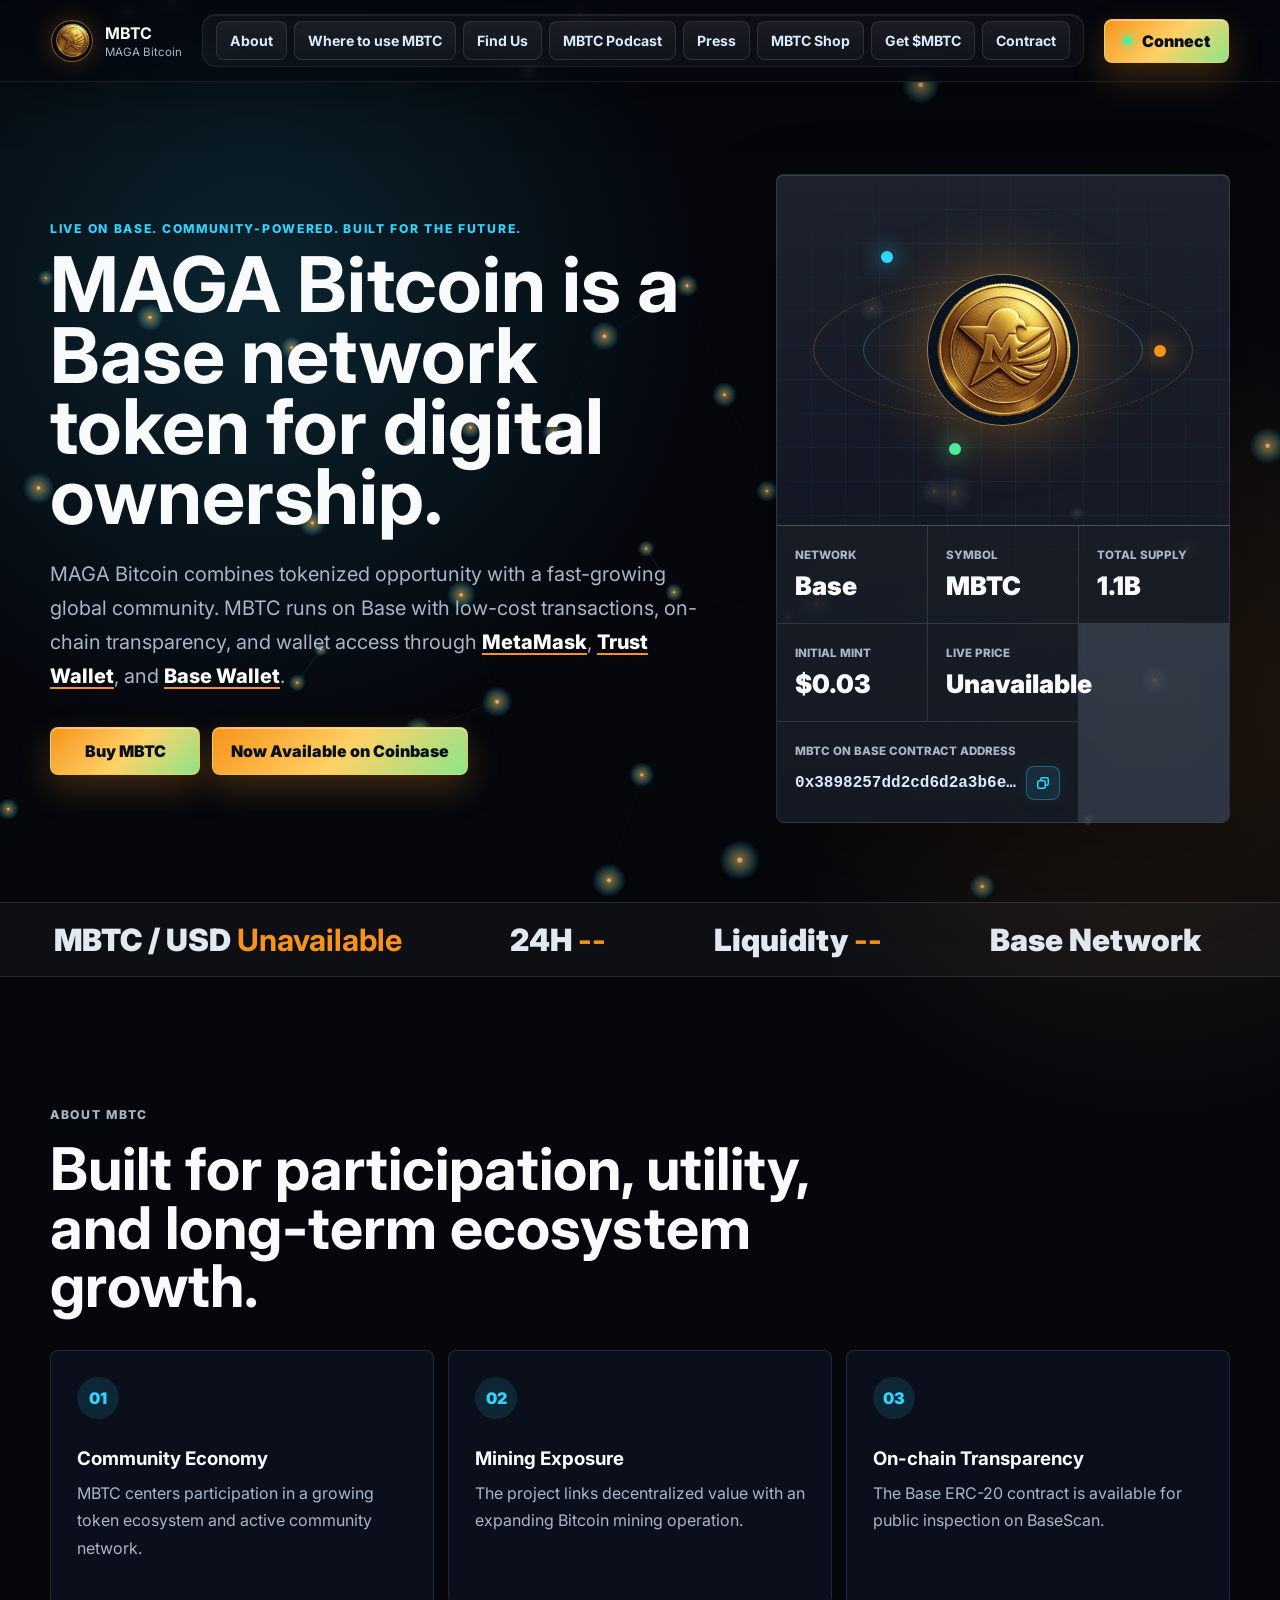
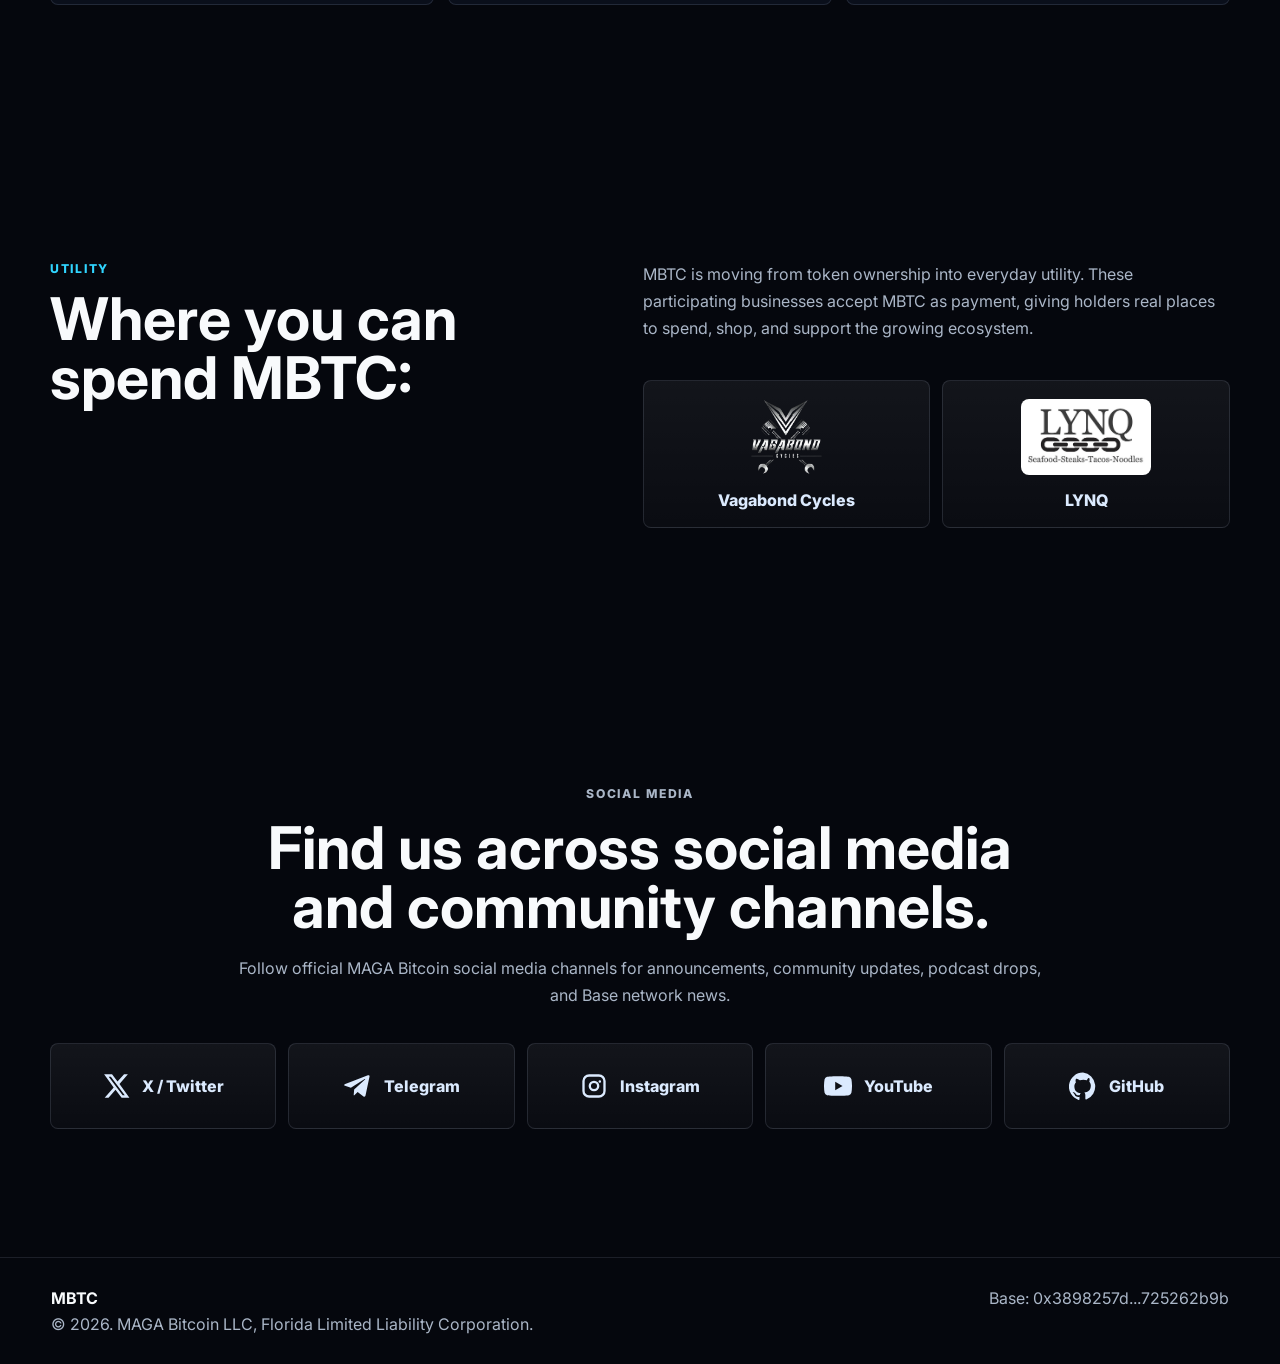
==== commit 9ffc1245: "more updates" ====
--- a/index.html
+++ b/index.html
@@ -34,8 +34,8 @@
       </button>
 
       <nav id="siteNav" class="site-nav">
-        <a href="#about">About</a>
-        <a href="#token">Token</a>
+        <a href="#token">About</a>
+        <a href="#about">Where to use MBTC</a>
         <a href="#find-us">Find Us</a>
         <a href="podcast.html">MBTC Podcast</a>
         <a href="press.html">Press</a>
@@ -134,7 +134,7 @@
 
       <section id="token" class="section-shell token-section">
         <div class="section-heading">
-          <p class="eyebrow">Token Details</p>
+          <p class="eyebrow">About MBTC</p>
           <h2>Built for participation, utility, and long-term ecosystem growth.</h2>
         </div>
         <div class="feature-grid">
@@ -158,19 +158,24 @@
 
       <section id="about" class="section-shell split-section">
         <div>
-          <p class="eyebrow">About MBTC</p>
-          <h2>Digital ownership on the Base network.</h2>
+          <p class="eyebrow">UTILITY</p>
+          <h2>Where you can spend MBTC:</h2>
         </div>
         <div class="copy-stack">
           <p>
-            Powered by Empactus AI, MAGA Bitcoin is structured for transparency, scalability,
-            and sustainability on Base. Token distribution prioritizes community growth,
-            ecosystem expansion, and long-term participation.
+            MBTC is moving from token ownership into everyday utility. These participating
+            businesses accept MBTC as payment, giving holders real places to spend, shop,
+            and support the growing ecosystem.
           </p>
-          <div class="link-grid">
-            <a href="https://www.mbtc.us/white-paper" target="_blank" rel="noreferrer">Whitepaper</a>
-            <a href="#find-us">Find Us</a>
-            <a href="https://www.coingecko.com/en/coins/maga-bitcoin" target="_blank" rel="noreferrer">CoinGecko</a>
+          <div class="link-grid merchant-links">
+            <a href="https://vagabondcycles.net/" target="_blank" rel="noreferrer" aria-label="Vagabond Cycles">
+              <img src="assets/vagabond.webp" alt="Vagabond Cycles logo" />
+              <span>Vagabond Cycles</span>
+            </a>
+            <a href="https://lynq.life/" target="_blank" rel="noreferrer" aria-label="LYNQ">
+              <img src="assets/lynq.jpg" alt="LYNQ logo" />
+              <span>LYNQ</span>
+            </a>
           </div>
         </div>
       </section>
--- a/styles.css
+++ b/styles.css
@@ -623,6 +623,28 @@
   font-weight: 800;
 }
 
+.merchant-links {
+  grid-template-columns: repeat(2, minmax(0, 1fr));
+}
+
+.merchant-links a {
+  display: grid;
+  place-items: center;
+  gap: 12px;
+  min-height: 148px;
+  text-align: center;
+}
+
+.merchant-links img {
+  display: block;
+  max-width: min(190px, 100%);
+  max-height: 76px;
+  width: auto;
+  height: auto;
+  object-fit: contain;
+  border-radius: 8px;
+}
+
 .section-heading {
   max-width: 820px;
   margin-bottom: 34px;
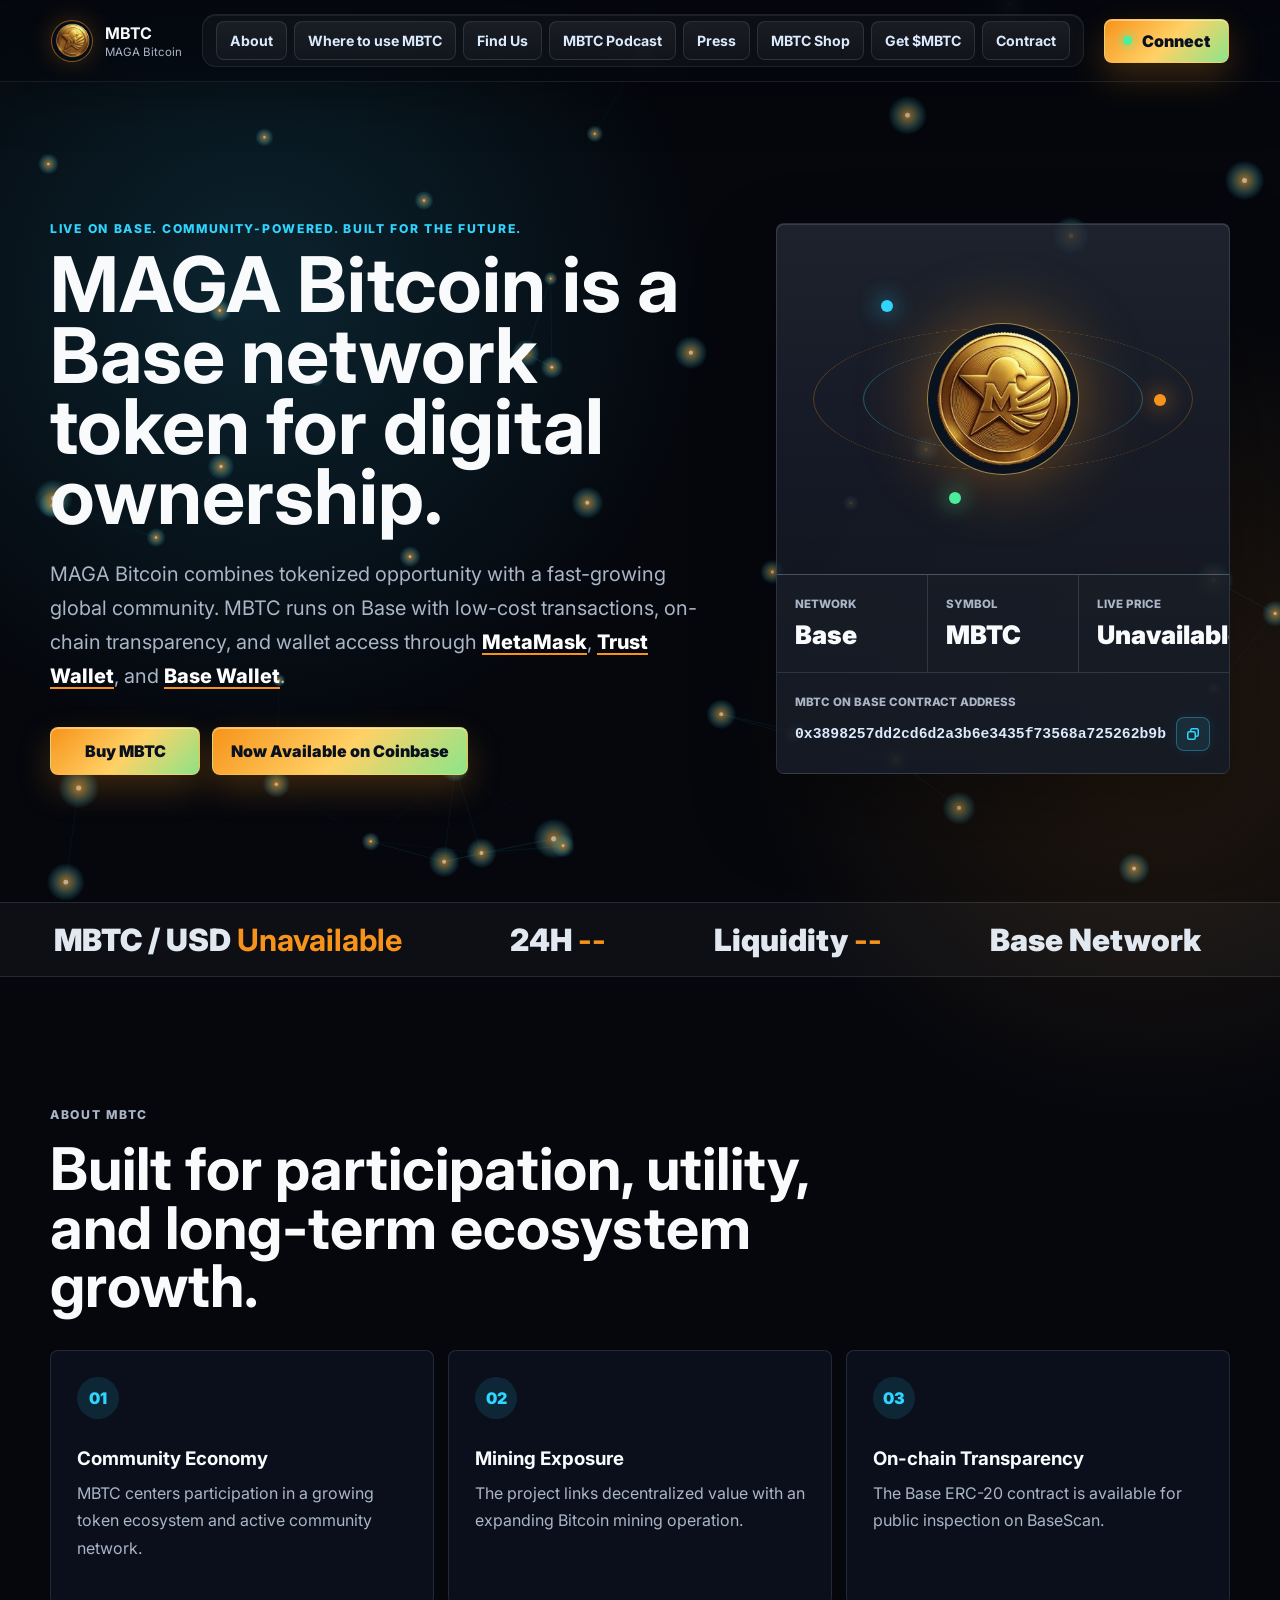
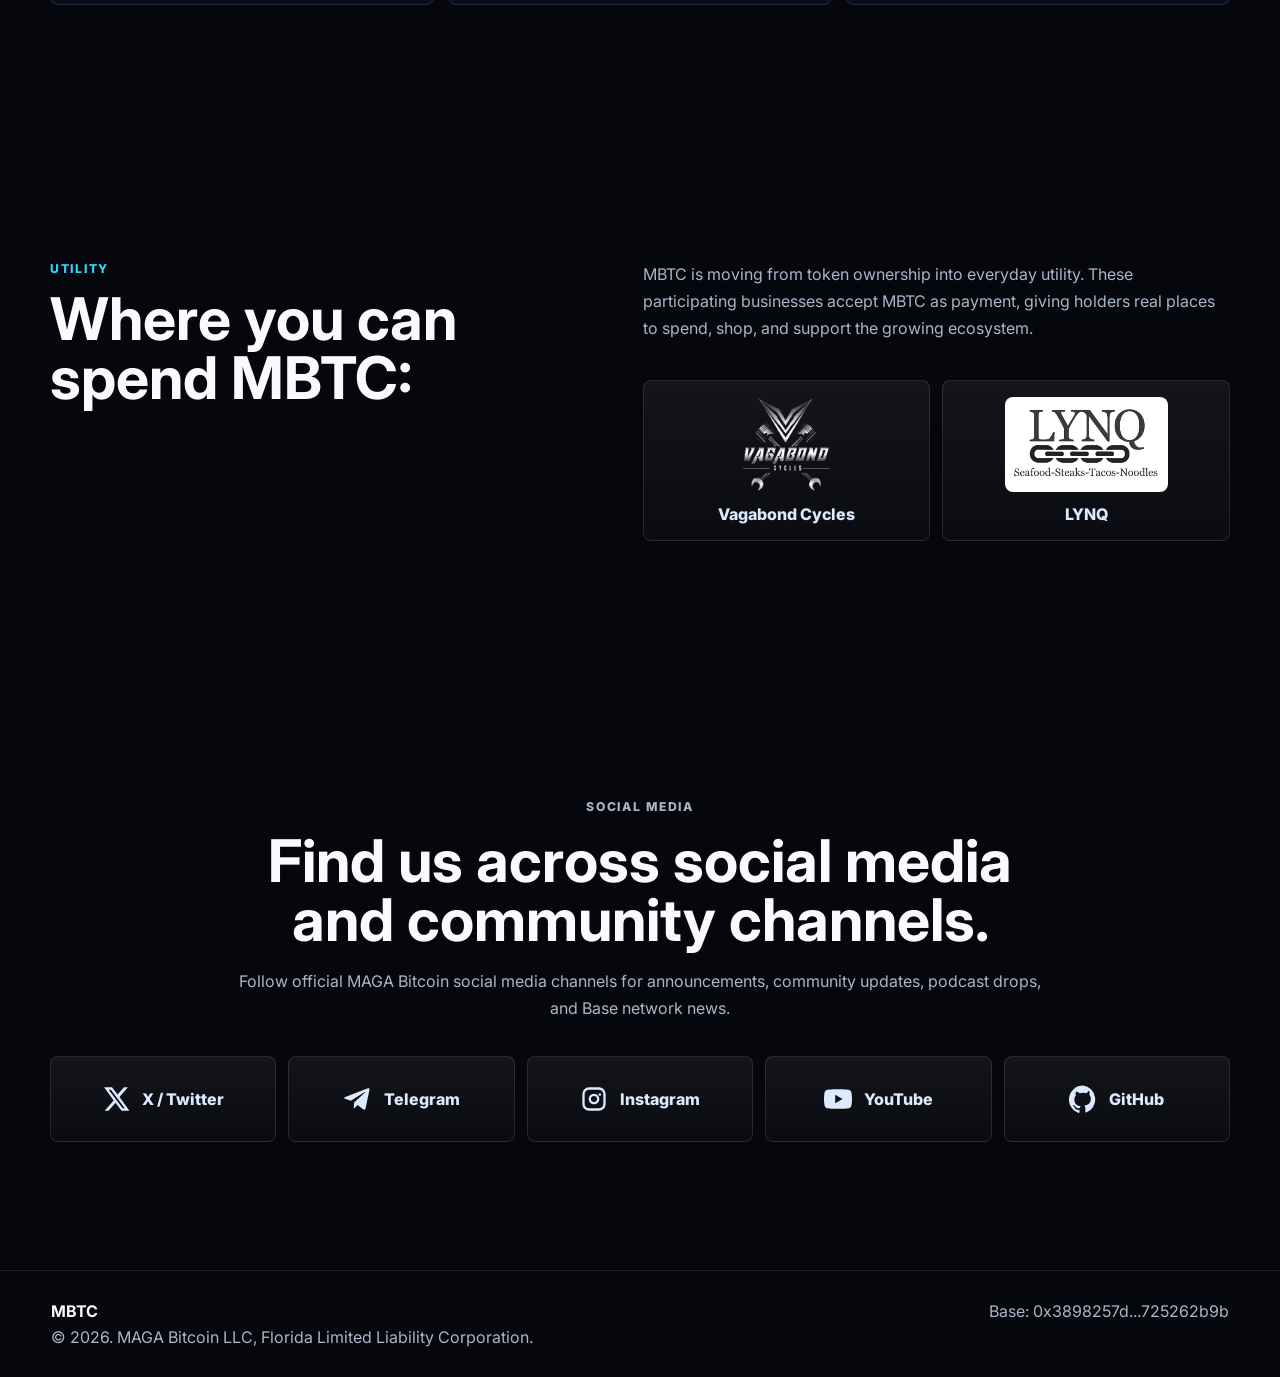
==== commit b32536a8: "Update hero metrics card" ====
--- a/index.html
+++ b/index.html
@@ -89,14 +89,6 @@
               <dd>MBTC</dd>
             </div>
             <div>
-              <dt>Total Supply</dt>
-              <dd>1.1B</dd>
-            </div>
-            <div>
-              <dt>Initial Mint</dt>
-              <dd>$0.03</dd>
-            </div>
-            <div>
               <dt>Live Price</dt>
               <dd data-price-usd>Loading</dd>
             </div>
--- a/styles.css
+++ b/styles.css
@@ -393,17 +393,6 @@
   box-shadow: inset 0 1px 0 rgba(255, 255, 255, 0.12), 0 34px 80px rgba(0, 0, 0, 0.34);
 }
 
-.hero-panel::before {
-  content: "";
-  position: absolute;
-  inset: 0;
-  background:
-    linear-gradient(rgba(48, 213, 255, 0.07) 1px, transparent 1px),
-    linear-gradient(90deg, rgba(48, 213, 255, 0.07) 1px, transparent 1px);
-  background-size: 34px 34px;
-  mask-image: radial-gradient(circle at 50% 38%, black, transparent 76%);
-}
-
 .orbital {
   position: relative;
   display: grid;
@@ -514,7 +503,7 @@
 
 
 .contract-metric {
-  grid-column: span 2;
+  grid-column: 1 / -1;
 }
 
 .contract-metric dd {
@@ -522,15 +511,16 @@
   min-width: 0;
   align-items: center;
   gap: 10px;
+  flex-wrap: wrap;
 }
 
 .contract-metric code {
-  overflow: hidden;
+  min-width: 0;
   color: #dbeafe;
   font-family: ui-monospace, SFMono-Regular, Menlo, Monaco, Consolas, "Liberation Mono", monospace;
-  font-size: clamp(0.78rem, 1.4vw, 1rem);
-  text-overflow: ellipsis;
-  white-space: nowrap;
+  font-size: clamp(0.72rem, 1.15vw, 0.92rem);
+  overflow-wrap: anywhere;
+  word-break: break-word;
 }
 
 .copy-contract {
@@ -637,8 +627,8 @@
 
 .merchant-links img {
   display: block;
-  max-width: min(190px, 100%);
-  max-height: 76px;
+  max-width: min(238px, 100%);
+  max-height: 95px;
   width: auto;
   height: auto;
   object-fit: contain;
@@ -998,7 +988,7 @@
   }
 
   .contract-metric {
-    grid-column: auto;
+    grid-column: 1 / -1;
   }
 
   .hero-panel {
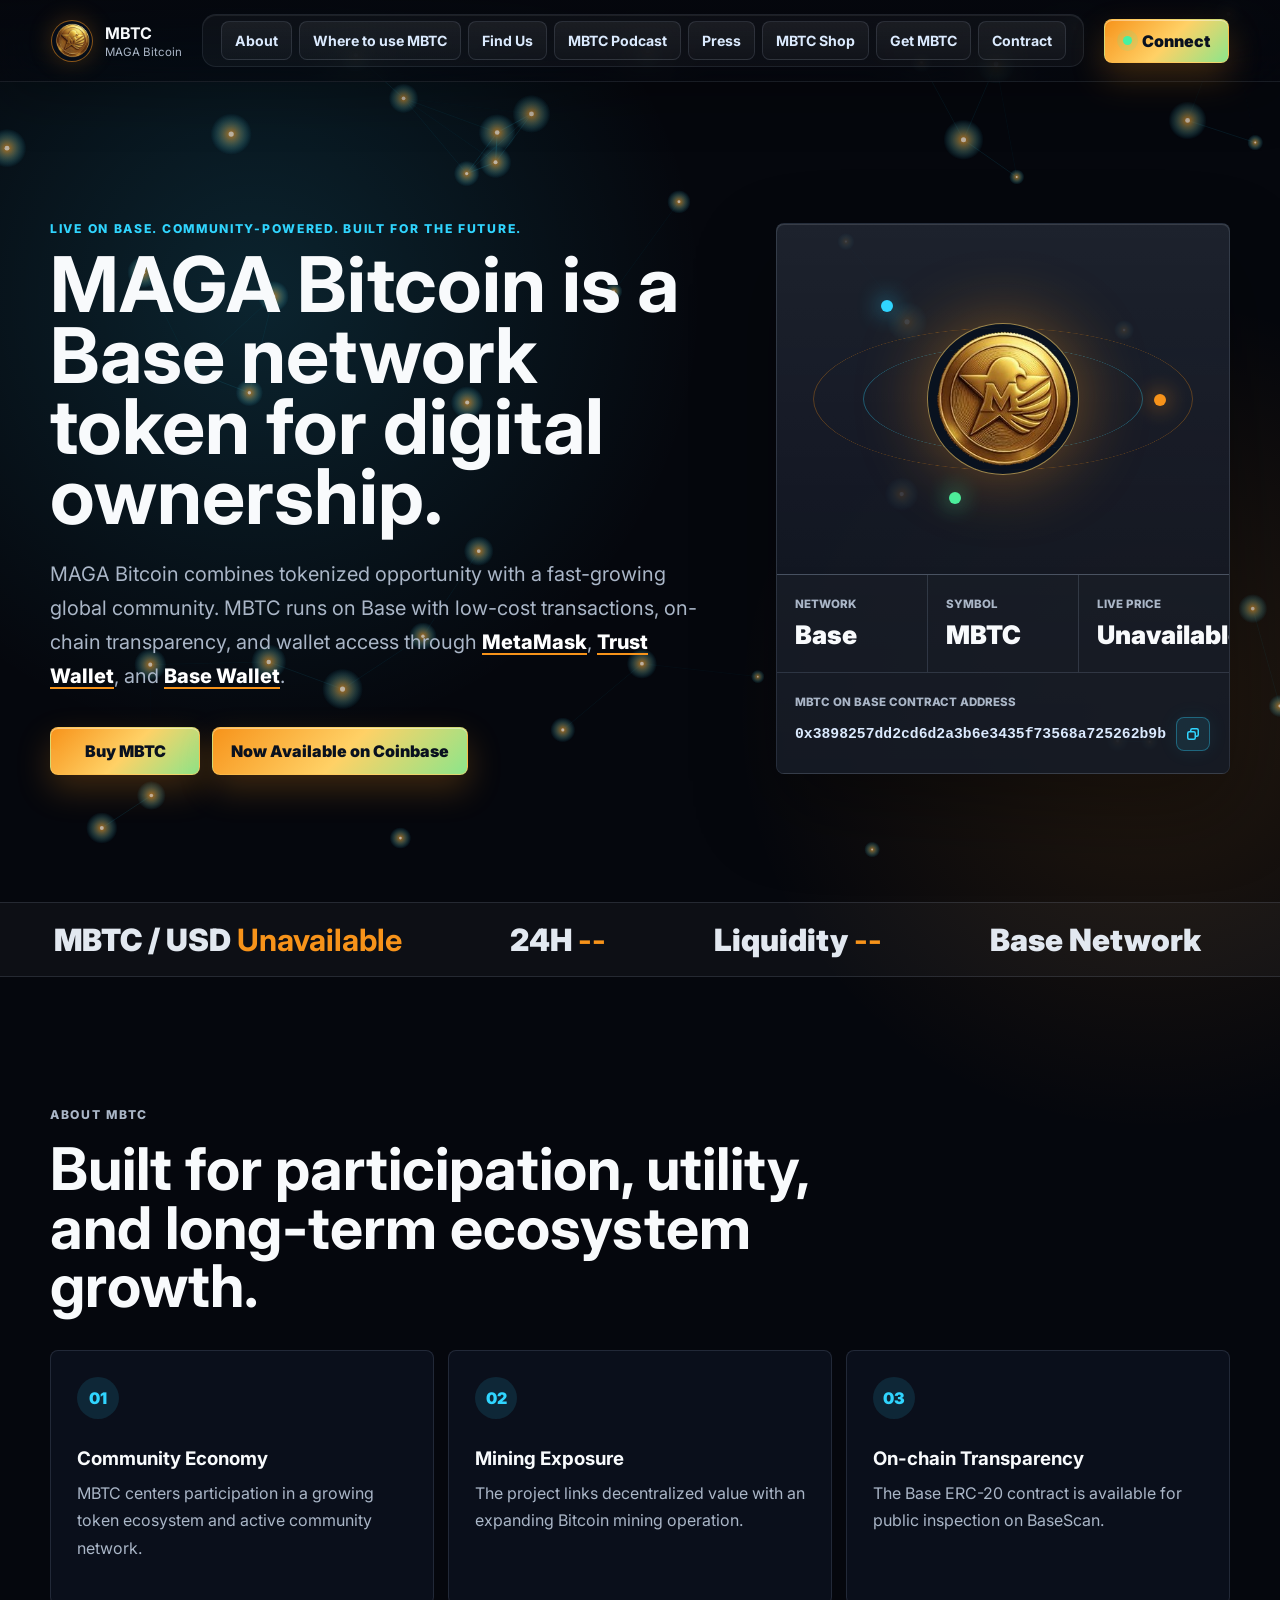
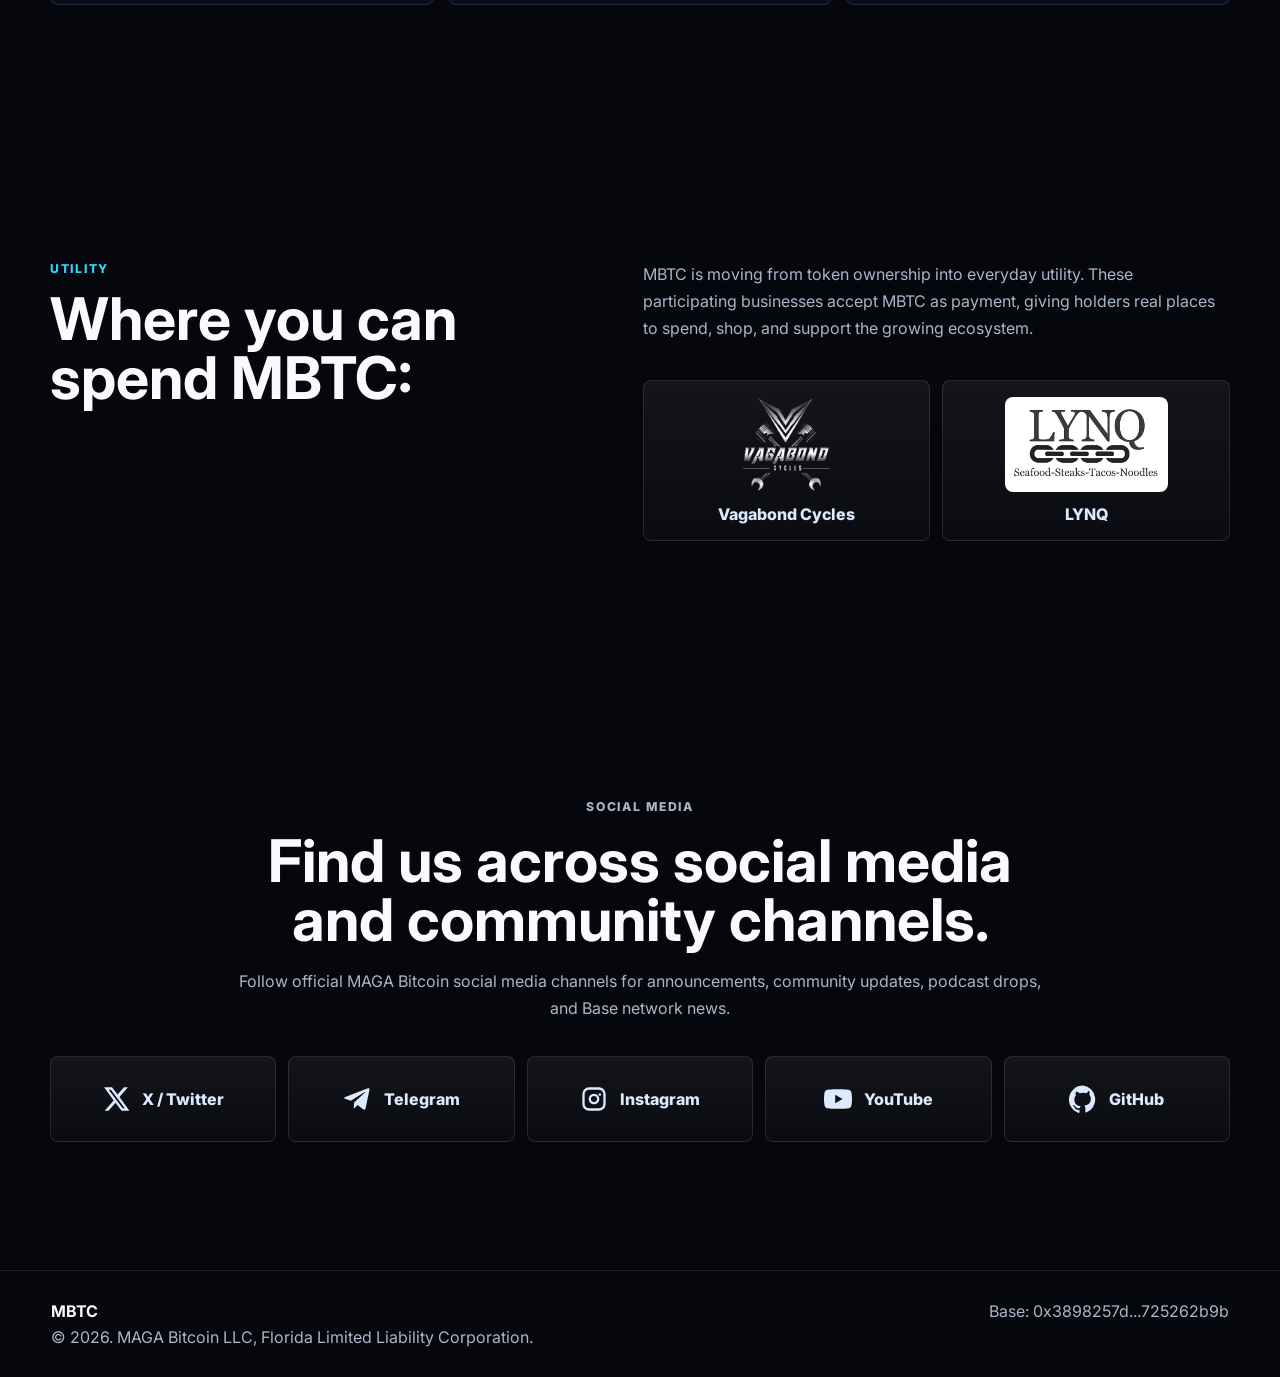
==== commit b6bdab30: "remove dollar from ticker" ====
--- a/index.html
+++ b/index.html
@@ -40,7 +40,7 @@
         <a href="podcast.html">MBTC Podcast</a>
         <a href="press.html">Press</a>
         <a href="https://magabitcoin.shop/" target="_blank" rel="noreferrer">MBTC Shop</a>
-        <a href="get-mbtc.html">Get $MBTC</a>
+        <a href="get-mbtc.html">Get MBTC</a>
         <a href="https://basescan.org/token/0x3898257dd2cd6d2a3b6e3435f73568a725262b9b" target="_blank" rel="noreferrer">Contract</a>
       </nav>
 
